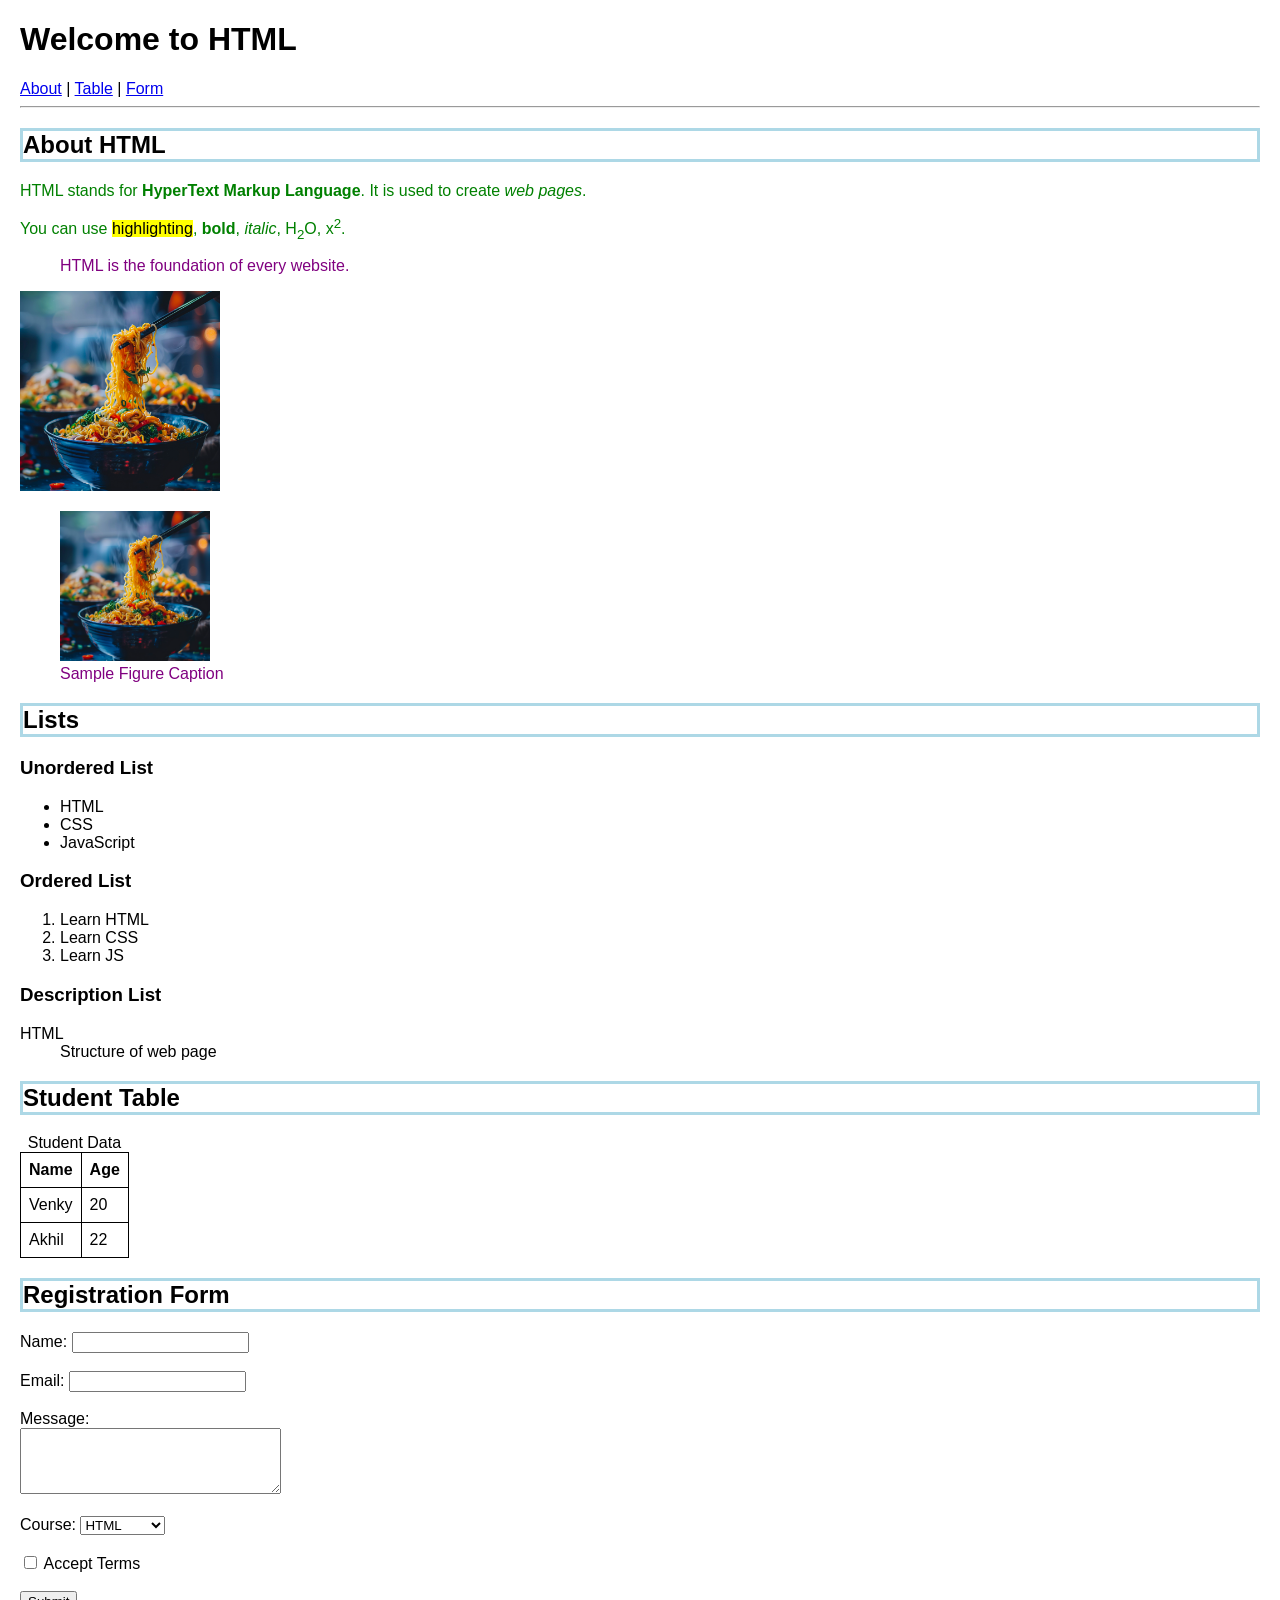
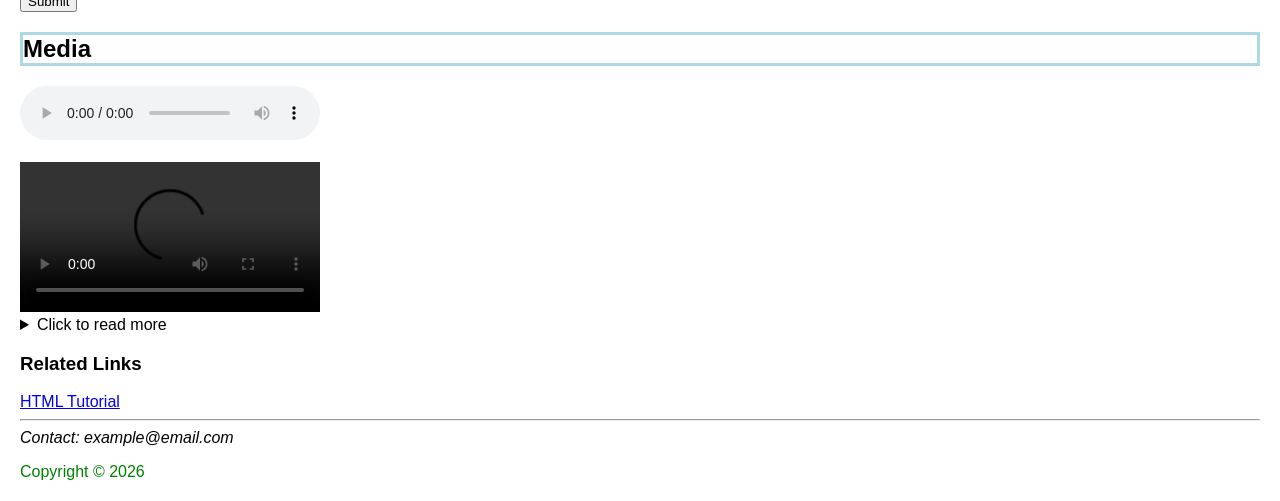
==== Assignment_1/index.html @ c1733c9a "Portfolio asg-1 update" ====
<!DOCTYPE html>
<html lang="en">

<head>
    <meta charset="UTF-8">
    <meta name="viewport" content="width=device-width, initial-scale=1.0">
    <title>HTML Demo</title>

    <style>
        body {
            font-family: Arial, sans-serif;
            margin: 20px;
        }

        table, th, td {
            border: 1px solid black;
            border-collapse: collapse;
            padding: 8px;
        }

        h2{color:Black;
           border:3px solid lightblue;}
        p{color:green;}
        #about{color:purple;}
    </style>
</head>

<body>

    <!-- Header -->
    <header>
        <h1>Welcome to HTML</h1>
        <nav>
            <a href="#about">About</a> |
            <a href="#table">Table</a> |
            <a href="#form">Form</a>
        </nav>
    </header>

    <hr>

    <!-- Main Content -->
    <main>

        <!-- Section -->
        <section id="about">
            <h2>About HTML</h2>

            <p>
                HTML stands for <strong>HyperText Markup Language</strong>.
                It is used to create <em>web pages</em>.
            </p>

            <p>
                You can use <mark>highlighting</mark>,
                <b>bold</b>,
                <i>italic</i>,
                H<sub>2</sub>O,
                x<sup>2</sup>.
            </p>

            <blockquote>
                HTML is the foundation of every website.
            </blockquote>

            <img src="image.jpg" alt="Sample Image" width="200">

            <figure>
                <img src="image.jpg" alt="Example" width="150">
                <figcaption>Sample Figure Caption</figcaption>
            </figure>
        </section>

        <!-- Lists -->
        <section>
            <h2>Lists</h2>

            <h3>Unordered List</h3>
            <ul>
                <li>HTML</li>
                <li>CSS</li>
                <li>JavaScript</li>
            </ul>

            <h3>Ordered List</h3>
            <ol>
                <li>Learn HTML</li>
                <li>Learn CSS</li>
                <li>Learn JS</li>
            </ol>

            <h3>Description List</h3>
            <dl>
                <dt>HTML</dt>
                <dd>Structure of web page</dd>
            </dl>
        </section>

        <!-- Table -->
        <section id="table">
            <h2>Student Table</h2>

            <table>
                <caption>Student Data</caption>

                <thead>
                    <tr>
                        <th>Name</th>
                        <th>Age</th>
                    </tr>
                </thead>

                <tbody>
                    <tr>
                        <td>Venky</td>
                        <td>20</td>
                    </tr>
                    <tr>
                        <td>Akhil</td>
                        <td>22</td>
                    </tr>
                </tbody>
            </table>
        </section>

        <!-- Form -->
        <section id="form">
            <h2>Registration Form</h2>

            <form>

                <label>Name:</label>
                <input type="text"><br><br>

                <label>Email:</label>
                <input type="email"><br><br>

                <label>Message:</label><br>
                <textarea rows="4" cols="30"></textarea><br><br>

                <label>Course:</label>
                <select>
                    <option>HTML</option>
                    <option>CSS</option>
                    <option>JavaScript</option>
                </select><br><br>

                <input type="checkbox"> Accept Terms<br><br>

                <button type="submit">Submit</button>

            </form>
        </section>

        <!-- Media -->
        <section>
            <h2>Media</h2>

            <audio controls>
                <source src="audio.mp3" type="audio/mpeg">
            </audio>

            <br><br>

            <video width="300" controls>
                <source src="video.mp4" type="video/mp4">
            </video>
        </section>

        <!-- Details -->
        <section>
            <details>
                <summary>Click to read more</summary>
                <p>This content is hidden until opened.</p>
            </details>
        </section>

        <!-- Aside -->
        <aside>
            <h3>Related Links</h3>
            <a href="#">HTML Tutorial</a>
        </aside>

    </main>

    <hr>

    <!-- Footer -->
    <footer>
        <address>
            Contact: example@email.com
        </address>

        <p>
            Copyright &copy; 2026
        </p>
    </footer>

</body>
</html>
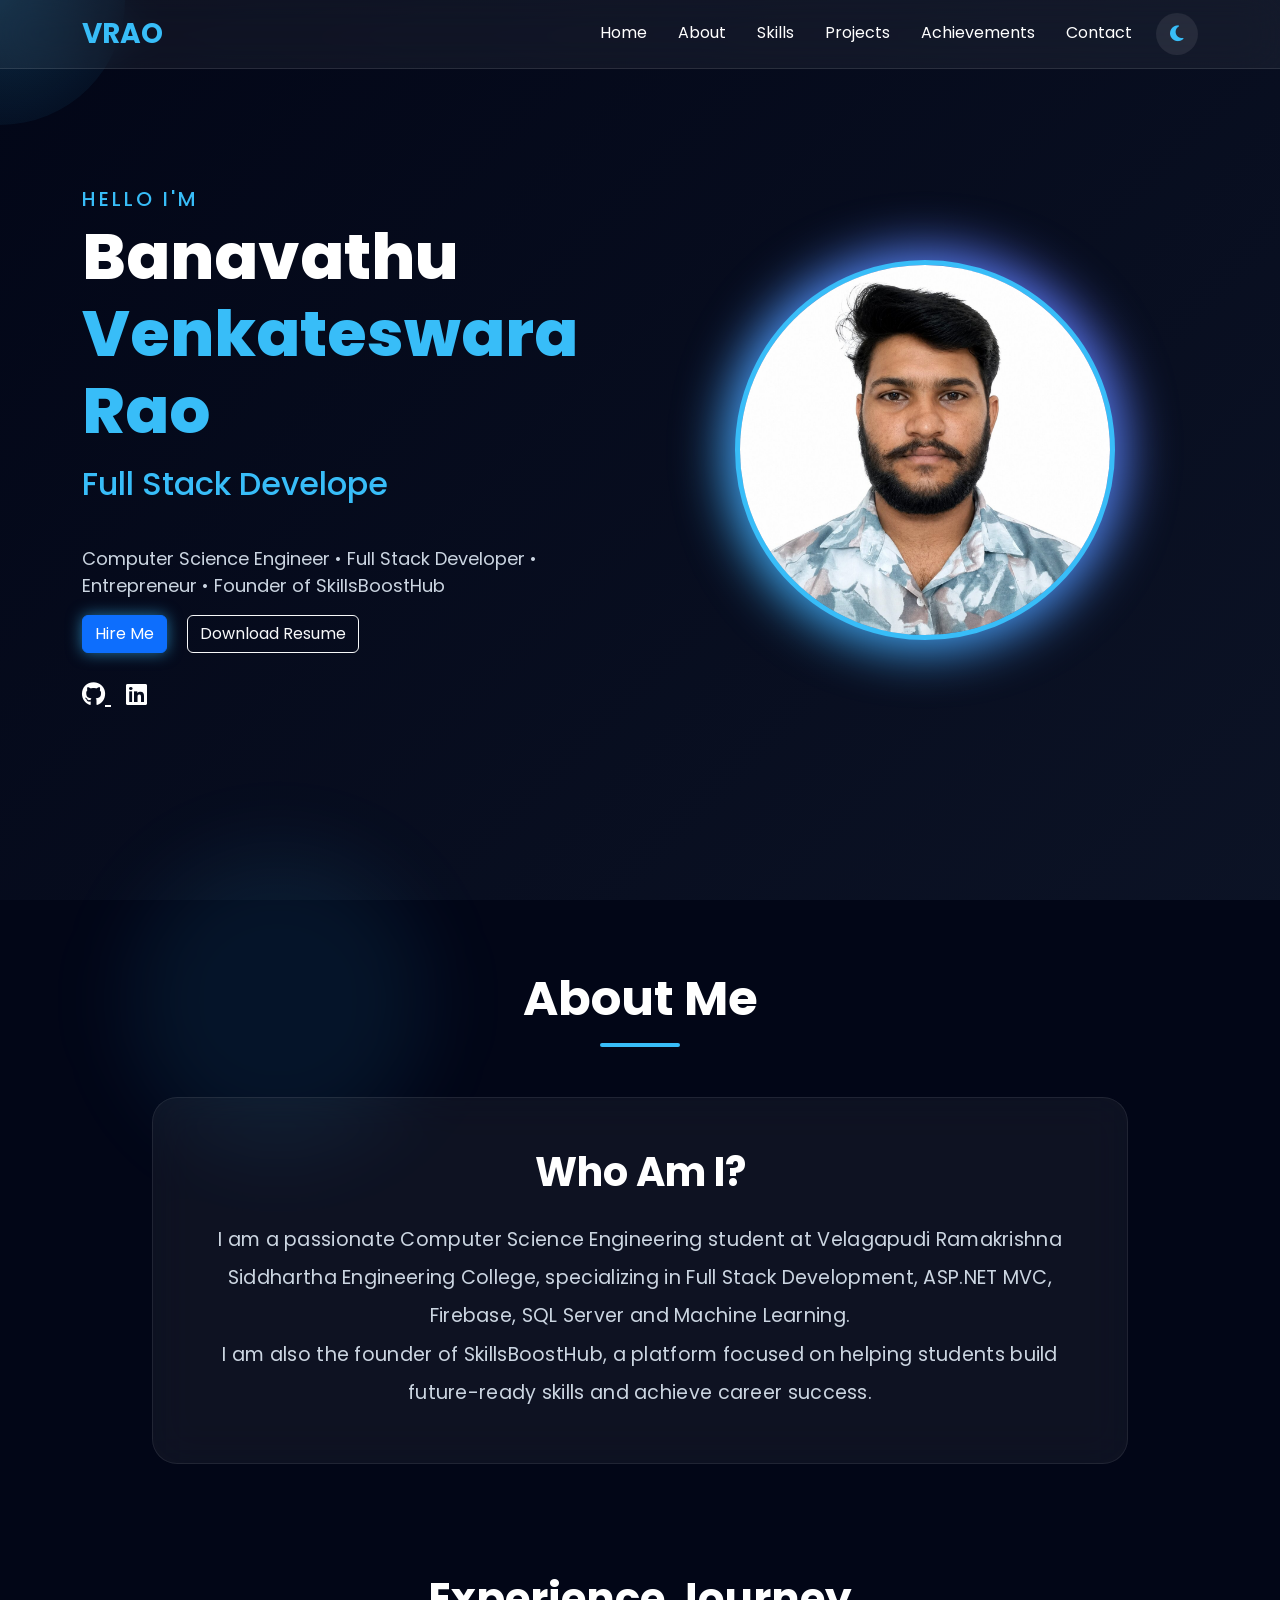
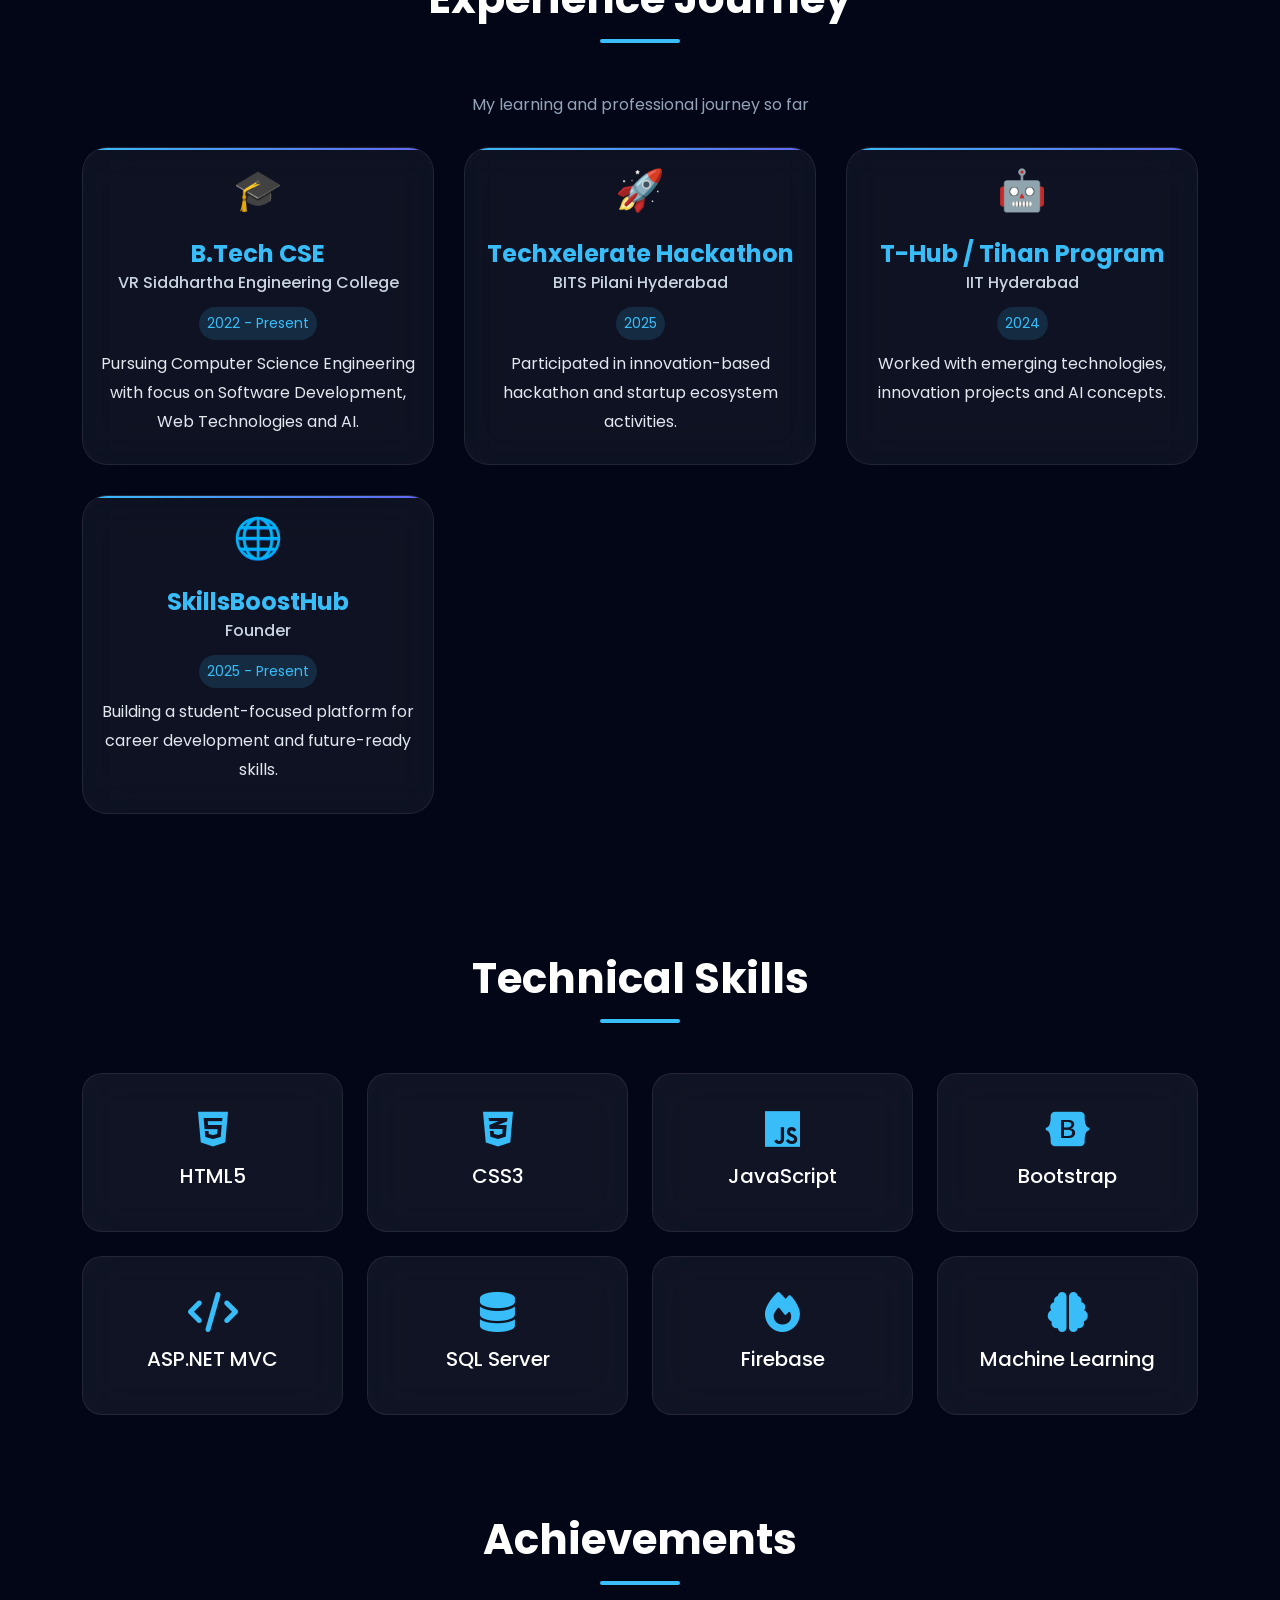
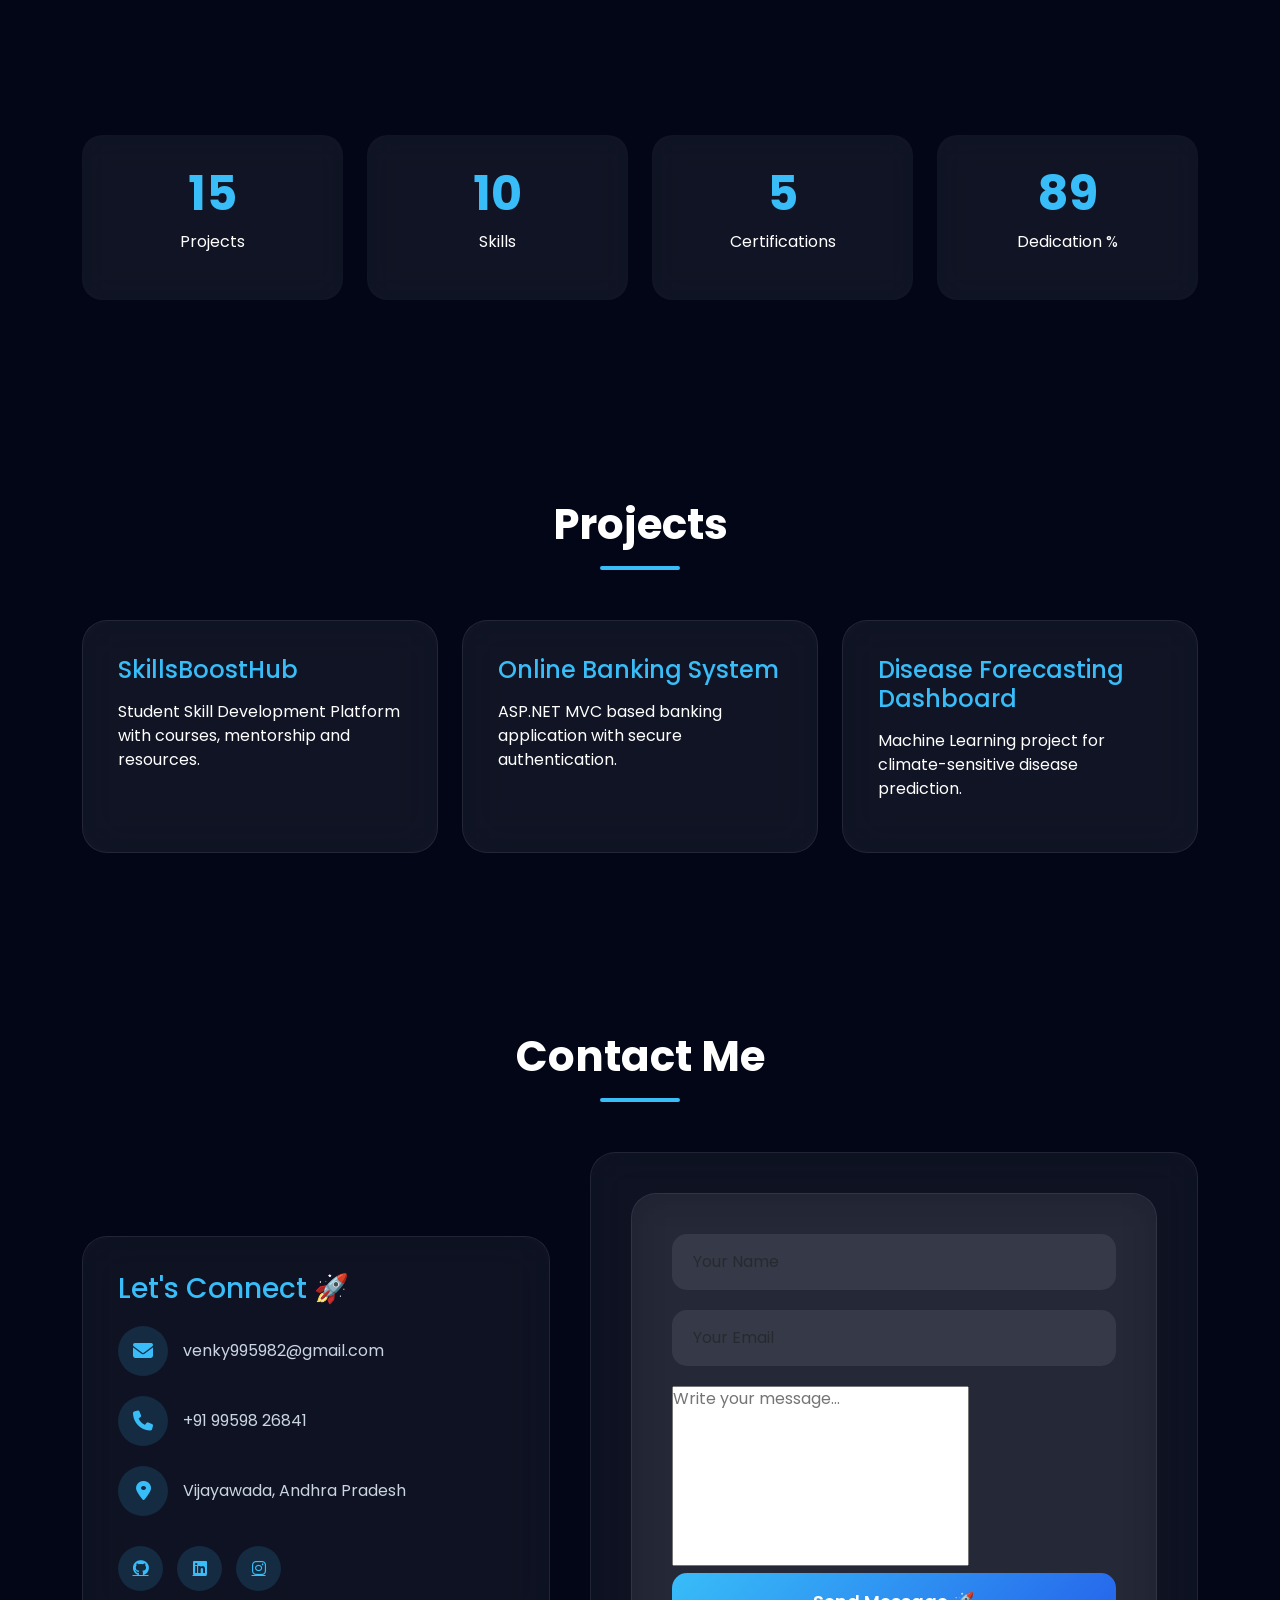
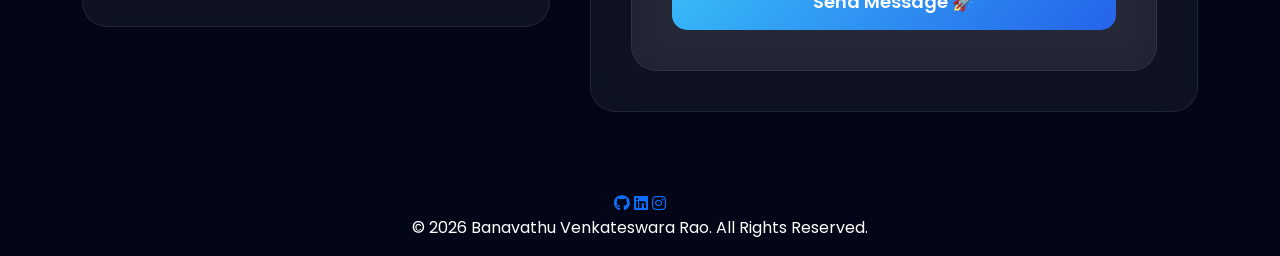
==== commit 840975d4: "portfolio asg" ====
--- a/Assignment_1/index.html
+++ b/Assignment_1/index.html
@@ -1,200 +1,709 @@
+
 <!DOCTYPE html>
 <html lang="en">
 
 <head>
-    <meta charset="UTF-8">
-    <meta name="viewport" content="width=device-width, initial-scale=1.0">
-    <title>HTML Demo</title>
-
-    <style>
-        body {
-            font-family: Arial, sans-serif;
-            margin: 20px;
-        }
-
-        table, th, td {
-            border: 1px solid black;
-            border-collapse: collapse;
-            padding: 8px;
-        }
-
-        h2{color:Black;
-           border:3px solid lightblue;}
-        p{color:green;}
-        #about{color:purple;}
-    </style>
+<meta charset="UTF-8">
+<meta name="viewport" content="width=device-width, initial-scale=1.0">
+
+<title>Banavathu Venkateswara Rao | Portfolio</title>
+
+<!-- Bootstrap -->
+<link href="https://cdn.jsdelivr.net/npm/bootstrap@5.3.3/dist/css/bootstrap.min.css" rel="stylesheet">
+
+<!-- AOS Animation -->
+<link href="https://unpkg.com/aos@2.3.4/dist/aos.css" rel="stylesheet">
+
+<!-- Font Awesome -->
+<link rel="stylesheet"
+href="https://cdnjs.cloudflare.com/ajax/libs/font-awesome/6.5.1/css/all.min.css">
+
+<!-- Google Fonts -->
+<link href="https://fonts.googleapis.com/css2?family=Poppins:wght@300;400;500;600;700;800&display=swap" rel="stylesheet">
+
+<!-- CSS -->
+<link rel="stylesheet" href="./style.css">
 </head>
 
 <body>
 
-    <!-- Header -->
-    <header>
-        <h1>Welcome to HTML</h1>
-        <nav>
-            <a href="#about">About</a> |
-            <a href="#table">Table</a> |
-            <a href="#form">Form</a>
-        </nav>
-    </header>
-
-    <hr>
-
-    <!-- Main Content -->
-    <main>
-
-        <!-- Section -->
-        <section id="about">
-            <h2>About HTML</h2>
-
-            <p>
-                HTML stands for <strong>HyperText Markup Language</strong>.
-                It is used to create <em>web pages</em>.
-            </p>
-
-            <p>
-                You can use <mark>highlighting</mark>,
-                <b>bold</b>,
-                <i>italic</i>,
-                H<sub>2</sub>O,
-                x<sup>2</sup>.
-            </p>
-
-            <blockquote>
-                HTML is the foundation of every website.
-            </blockquote>
-
-            <img src="image.jpg" alt="Sample Image" width="200">
-
-            <figure>
-                <img src="image.jpg" alt="Example" width="150">
-                <figcaption>Sample Figure Caption</figcaption>
-            </figure>
-        </section>
-
-        <!-- Lists -->
-        <section>
-            <h2>Lists</h2>
-
-            <h3>Unordered List</h3>
-            <ul>
-                <li>HTML</li>
-                <li>CSS</li>
-                <li>JavaScript</li>
-            </ul>
-
-            <h3>Ordered List</h3>
-            <ol>
-                <li>Learn HTML</li>
-                <li>Learn CSS</li>
-                <li>Learn JS</li>
-            </ol>
-
-            <h3>Description List</h3>
-            <dl>
-                <dt>HTML</dt>
-                <dd>Structure of web page</dd>
-            </dl>
-        </section>
-
-        <!-- Table -->
-        <section id="table">
-            <h2>Student Table</h2>
-
-            <table>
-                <caption>Student Data</caption>
-
-                <thead>
-                    <tr>
-                        <th>Name</th>
-                        <th>Age</th>
-                    </tr>
-                </thead>
-
-                <tbody>
-                    <tr>
-                        <td>Venky</td>
-                        <td>20</td>
-                    </tr>
-                    <tr>
-                        <td>Akhil</td>
-                        <td>22</td>
-                    </tr>
-                </tbody>
-            </table>
-        </section>
-
-        <!-- Form -->
-        <section id="form">
-            <h2>Registration Form</h2>
-
-            <form>
-
-                <label>Name:</label>
-                <input type="text"><br><br>
-
-                <label>Email:</label>
-                <input type="email"><br><br>
-
-                <label>Message:</label><br>
-                <textarea rows="4" cols="30"></textarea><br><br>
-
-                <label>Course:</label>
-                <select>
-                    <option>HTML</option>
-                    <option>CSS</option>
-                    <option>JavaScript</option>
-                </select><br><br>
-
-                <input type="checkbox"> Accept Terms<br><br>
-
-                <button type="submit">Submit</button>
-
-            </form>
-        </section>
-
-        <!-- Media -->
-        <section>
-            <h2>Media</h2>
-
-            <audio controls>
-                <source src="audio.mp3" type="audio/mpeg">
-            </audio>
-
-            <br><br>
-
-            <video width="300" controls>
-                <source src="video.mp4" type="video/mp4">
-            </video>
-        </section>
-
-        <!-- Details -->
-        <section>
-            <details>
-                <summary>Click to read more</summary>
-                <p>This content is hidden until opened.</p>
-            </details>
-        </section>
-
-        <!-- Aside -->
-        <aside>
-            <h3>Related Links</h3>
-            <a href="#">HTML Tutorial</a>
-        </aside>
-
-    </main>
-
-    <hr>
-
-    <!-- Footer -->
-    <footer>
-        <address>
-            Contact: example@email.com
-        </address>
-
-        <p>
-            Copyright &copy; 2026
-        </p>
-    </footer>
+<!-- Cursor Glow -->
+<div class="cursor-glow"></div>
+
+<!-- Loader -->
+<div id="loader">
+<div class="spinner"></div>
+</div>
+
+<!-- Back To Top -->
+<button id="topBtn">
+<i class="fas fa-arrow-up"></i>
+</button>
+
+<!-- Navbar -->
+
+<nav class="navbar navbar-expand-lg fixed-top navbar-dark">
+
+<div class="container">
+
+<a class="navbar-brand fw-bold logo" href="#">
+VRAO
+</a>
+
+<button class="navbar-toggler"
+type="button"
+data-bs-toggle="collapse"
+data-bs-target="#menu">
+
+<span class="navbar-toggler-icon"></span>
+
+</button>
+
+<div class="collapse navbar-collapse" id="menu">
+
+<ul class="navbar-nav ms-auto">
+
+<li class="nav-item">
+<a href="#home" class="nav-link">Home</a>
+</li>
+
+<li class="nav-item">
+<a href="#about" class="nav-link">About</a>
+</li>
+
+<li class="nav-item">
+<a href="#skills" class="nav-link">Skills</a>
+</li>
+
+<li class="nav-item">
+<a href="#projects" class="nav-link">Projects</a>
+</li>
+
+<li class="nav-item">
+<a href="#stats" class="nav-link">Achievements</a>
+</li>
+
+<li class="nav-item">
+<a href="#contact" class="nav-link">Contact</a>
+</li>
+
+<li class="nav-item ms-lg-3">
+    <button id="theme-btn" class="theme-btn" type="button" aria-label="Toggle Theme">
+        <i class="fa-solid fa-moon"></i>
+    </button>
+</li>
+
+</ul>
+
+</div>
+
+</div>
+
+</nav>
+
+<!-- Hero Section -->
+
+<section id="home" class="hero">
+
+<div class="particles"></div>
+
+<div class="container">
+
+<div class="row align-items-center">
+
+<div class="col-lg-6 hero-content"
+data-aos="fade-right">
+
+<h5 class="hero-small">
+HELLO I'M
+</h5>
+
+<h1>
+Banavathu
+<span>Venkateswara Rao</span>
+</h1>
+
+<h2>
+<span id="typing"></span>
+</h2>
+
+<p>
+Computer Science Engineer • Full Stack Developer • Entrepreneur • Founder of SkillsBoostHub
+</p>
+
+<div class="hero-buttons">
+
+<a href="#contact"
+class="btn btn-primary me-3 glow-btn">
+
+Hire Me
+</a>
+
+<a href="./resume.pdf"
+class="btn btn-outline-light">
+
+Download Resume
+
+</a>
+
+</div>
+
+<div class="social-icons mt-4">
+
+<a href="https://github.com/Venky9959-code" target="_blank">
+<i class="fab fa-github"></i>
+</a>
+<a href="https://www.linkedin.com/in/venky-banavathu-2377082a3" target="_blank">
+<i class="fab fa-linkedin"></i>
+</a>
+
+
+</div>
+
+</div>
+
+<div class="col-lg-6 text-center"
+data-aos="fade-left">
+
+<div class="profile-wrapper">
+
+<img src="profile.jpg"
+alt="Banavathu Venkateswararao profile"
+class="profile-img">
+
+</div>
+
+</div>
+
+</div>
+
+</div>
+
+</section>
+
+<!-- About -->
+
+<section id="about">
+
+<div class="container">
+
+<div class="section-header text-center">
+
+<h2 class="section-title">
+About Me
+</h2>
+
+<div class="line"></div>
+
+</div>
+
+<div class="col-lg-12">
+
+<div class="about-content text-center">
+
+<h3>Who Am I?</h3>
+
+<p style="text-align: center;">
+I am a passionate Computer Science Engineering student at
+Velagapudi Ramakrishna Siddhartha Engineering College,
+specializing in Full Stack Development, ASP.NET MVC,
+Firebase, SQL Server and Machine Learning.
+</p>
+
+<p style="text-align: center;">
+I am also the founder of SkillsBoostHub, a platform
+focused on helping students build future-ready skills
+and achieve career success.
+</p>
+
+</div>
+
+</div>
+
+</div>
+
+</div>
+
+</div>
+
+</section>
+<div class="col-lg-12"
+data-aos="fade-left" style="text-align: center;">
+
+<div class="about-card">
+
+<section id="experience">
+
+<div class="container">
+
+<div class="section-header text-center">
+
+<h2 class="section-title">
+Experience Journey
+</h2>
+
+<div class="line"></div>
+
+<p class="experience-subtitle">
+My learning and professional journey so far
+</p>
+
+</div>
+
+<div class="experience-wrapper">
+
+<div class="experience-card">
+
+<div class="exp-icon">
+🎓
+</div>
+
+<h4>B.Tech CSE</h4>
+
+<h6>VR Siddhartha Engineering College</h6>
+
+<span>2022 - Present</span>
+
+<p>
+Pursuing Computer Science Engineering
+with focus on Software Development,
+Web Technologies and AI.
+</p>
+
+</div>
+
+<div class="experience-card">
+
+<div class="exp-icon">
+🚀
+</div>
+
+<h4>Techxelerate Hackathon</h4>
+
+<h6>BITS Pilani Hyderabad</h6>
+
+<span>2025</span>
+
+<p>
+Participated in innovation-based
+hackathon and startup ecosystem
+activities.
+</p>
+
+</div>
+
+<div class="experience-card">
+
+<div class="exp-icon">
+🤖
+</div>
+
+<h4>T-Hub / Tihan Program</h4>
+
+<h6>IIT Hyderabad</h6>
+
+<span>2024</span>
+
+<p>
+Worked with emerging technologies,
+innovation projects and AI concepts.
+</p>
+
+</div>
+
+<div class="experience-card">
+
+<div class="exp-icon">
+🌐
+</div>
+
+<h4>SkillsBoostHub</h4>
+
+<h6>Founder</h6>
+
+<span>2025 - Present</span>
+
+<p>
+Building a student-focused platform
+for career development and
+future-ready skills.
+</p>
+
+</div>
+
+</div>
+
+</div>
+
+</section>
+
+</div>
+
+</div>
+
+</div>
+
+</section>
+
+<!-- Skills -->
+
+<section id="skills">
+
+<div class="container">
+
+<div class="section-header"
+data-aos="fade-up">
+
+<h2 class="section-title">
+Technical Skills
+</h2>
+
+<div class="line"></div>
+
+</div>
+
+<div class="row g-4">
+
+<div class="col-md-3">
+<div class="skill-card" data-aos="zoom-in">
+<i class="fab fa-html5"></i>
+<h5>HTML5</h5>
+</div>
+</div>
+
+<div class="col-md-3">
+<div class="skill-card" data-aos="zoom-in">
+<i class="fab fa-css3-alt"></i>
+<h5>CSS3</h5>
+</div>
+</div>
+
+<div class="col-md-3">
+<div class="skill-card" data-aos="zoom-in">
+<i class="fab fa-js"></i>
+<h5>JavaScript</h5>
+</div>
+</div>
+
+<div class="col-md-3">
+<div class="skill-card" data-aos="zoom-in">
+<i class="fab fa-bootstrap"></i>
+<h5>Bootstrap</h5>
+</div>
+</div>
+
+<div class="col-md-3">
+<div class="skill-card" data-aos="zoom-in">
+<i class="fas fa-code"></i>
+<h5>ASP.NET MVC</h5>
+</div>
+</div>
+
+<div class="col-md-3">
+<div class="skill-card" data-aos="zoom-in">
+<i class="fas fa-database"></i>
+<h5>SQL Server</h5>
+</div>
+</div>
+
+<div class="col-md-3">
+<div class="skill-card" data-aos="zoom-in">
+<i class="fas fa-fire"></i>
+<h5>Firebase</h5>
+</div>
+</div>
+
+<div class="col-md-3">
+<div class="skill-card" data-aos="zoom-in">
+<i class="fas fa-brain"></i>
+<h5>Machine Learning</h5>
+</div>
+</div>
+
+</div>
+
+</div>
+
+</section>
+
+<!-- Statistics -->
+
+<div class="section-header text-center">
+
+<h2 class="section-title">
+Achievements
+</h2>
+
+<div class="line"></div>
+
+</div>
+
+<section id="stats">
+
+<div class="container">
+
+<div class="row text-center">
+
+<div class="col-md-3">
+
+<div class="stat-box">
+
+<h2 class="counter"
+data-target="15">0</h2>
+
+<p>Projects</p>
+
+</div>
+
+</div>
+
+<div class="col-md-3">
+
+<div class="stat-box">
+
+<h2 class="counter"
+data-target="10">0</h2>
+
+<p>Skills</p>
+
+</div>
+
+</div>
+
+<div class="col-md-3">
+
+<div class="stat-box">
+
+<h2 class="counter"
+data-target="5">0</h2>
+
+<p>Certifications</p>
+
+</div>
+
+</div>
+
+<div class="col-md-3">
+
+<div class="stat-box">
+
+<h2 class="counter"
+data-target="100">0</h2>
+
+<p>Dedication %</p>
+
+</div>
+
+</div>
+
+</div>
+
+</div>
+
+</section>
+
+<!-- Projects -->
+
+<section id="projects">
+
+<div class="container">
+
+<div class="section-header">
+
+<h2 class="section-title">
+Projects
+</h2>
+
+<div class="line"></div>
+
+</div>
+
+<div class="row g-4">
+
+<div class="col-md-4">
+
+<div class="project-card"
+data-aos="flip-left">
+
+<h4>SkillsBoostHub</h4>
+
+<p>
+Student Skill Development Platform
+with courses, mentorship and resources.
+</p>
+
+</div>
+
+</div>
+
+<div class="col-md-4">
+
+<div class="project-card"
+data-aos="flip-left">
+
+<h4>Online Banking System</h4>
+
+<p>
+ASP.NET MVC based banking application
+with secure authentication.
+</p>
+
+</div>
+
+</div>
+
+<div class="col-md-4">
+
+<div class="project-card"
+data-aos="flip-left">
+
+<h4>Disease Forecasting Dashboard</h4>
+
+<p>
+Machine Learning project for climate-sensitive disease prediction.
+</p>
+
+</div>
+
+</div>
+
+</div>
+
+</div>
+
+</section>
+
+<section id="contact">
+
+<div class="container">
+
+<div class="section-header text-center">
+
+<h2 class="section-title">
+Contact Me
+</h2>
+
+<div class="line"></div>
+
+</div>
+
+<div class="contact-wrapper">
+
+<!-- Left Side -->
+
+<div class="contact-info">
+
+<h3>
+Let's Connect 🚀
+</h3>
+
+<div class="contact-item">
+<i class="fas fa-envelope"></i>
+<span>venky995982@gmail.com</span>
+</div>
+
+<div class="contact-item">
+<i class="fas fa-phone"></i>
+<span>+91 99598 26841</span>
+</div>
+
+<div class="contact-item">
+<i class="fas fa-location-dot"></i>
+<span>Vijayawada, Andhra Pradesh</span>
+</div>
+
+<div class="contact-social">
+
+<a href="https://github.com/Venky9959-code" target="_blank">
+<i class="fab fa-github"></i>
+</a>
+
+<a href="https://www.linkedin.com/in/venky-banavathu-2377082a3" target="_blank">
+<i class="fab fa-linkedin"></i>
+</a>
+
+<a href="#">
+<i class="fab fa-instagram"></i>
+</a>
+
+</div>
+
+</div>
+
+<!-- Right Side -->
+
+<div class="contact-form">
+
+<form>
+
+<div class="contact-form">
+
+<form id="contactForm">
+
+<input
+type="text"
+placeholder="Your Name"
+class="form-control">
+
+<input
+type="email"
+placeholder="Your Email"
+class="form-control">
+
+<textarea
+placeholder="Write your message..."></textarea>
+
+<button
+type="submit"
+class="send-btn">
+
+Send Message 🚀
+
+</button>
+
+</form>
+
+</div>
+
+</div>
+
+</div>
+
+</section>
+
+</div>
+</div>
+
+<!-- Footer -->
+
+<footer>
+
+<div class="container text-center">
+
+<div class="footer-icons">
+
+<a href="https://github.com/Venky9959-code" target="_blank"><i class="fab fa-github"></i></a>
+<a href="https://www.linkedin.com/in/venky-banavathu-2377082a3" target="_blank"><i class="fab fa-linkedin"></i></a>
+<a href="https://www.instgram.com" target="_blank"><i class="fab fa-instagram"></i></a>
+
+</div>
+
+<p>
+© 2026 Banavathu Venkateswara Rao.
+All Rights Reserved.
+</p>
+
+</div>
+</footer>
+
+<!-- Bootstrap -->
+<script src="https://cdn.jsdelivr.net/npm/bootstrap@5.3.3/dist/js/bootstrap.bundle.min.js"></script>
+
+<!-- AOS -->
+<script src="https://unpkg.com/aos@2.3.4/dist/aos.js"></script>
+
+<!-- JS -->
+<script src="./script.js"></script>
 
 </body>
-</html>+</html>
--- a/Assignment_1/style.css
+++ b/Assignment_1/style.css
@@ -0,0 +1,1139 @@
+
+/* =========================
+   GOOGLE FONT
+========================= */
+
+@import url('https://fonts.googleapis.com/css2?family=Poppins:wght@300;400;500;600;700;800&display=swap');
+
+/* =========================
+   GLOBAL
+========================= */
+
+*{
+    margin:0;
+    padding:0;
+    box-sizing:border-box;
+    font-family:'Poppins',sans-serif;
+}
+
+html{
+    scroll-behavior:smooth;
+}
+
+body{
+    background:#020617;
+    color:#fff;
+    overflow-x:hidden;
+    position:relative;
+}
+
+/* Animated Background */
+
+body::before{
+    content:"";
+    position:fixed;
+    width:100%;
+    height:100%;
+    top:0;
+    left:0;
+
+    background:
+    linear-gradient(
+        135deg,
+        #020617,
+        #0f172a,
+        #1e293b,
+        #0ea5e9
+    );
+
+    background-size:400% 400%;
+
+    animation:
+    gradientMove 15s ease infinite;
+
+    z-index:-3;
+}
+
+@keyframes gradientMove{
+
+    0%{
+        background-position:0% 50%;
+    }
+
+    50%{
+        background-position:100% 50%;
+    }
+
+    100%{
+        background-position:0% 50%;
+    }
+
+}
+
+/* =========================
+   LOADER
+========================= */
+
+#loader{
+    position:fixed;
+    inset:0;
+    background:#020617;
+    display:flex;
+    justify-content:center;
+    align-items:center;
+    z-index:99999;
+}
+
+.spinner{
+    width:70px;
+    height:70px;
+
+    border:5px solid rgba(255,255,255,.2);
+
+    border-top:5px solid #38bdf8;
+
+    border-radius:50%;
+
+    animation:spin 1s linear infinite;
+}
+
+@keyframes spin{
+
+    to{
+        transform:rotate(360deg);
+    }
+
+}
+
+/* =========================
+   CURSOR GLOW
+========================= */
+
+.cursor-glow{
+    position:fixed;
+
+    width:250px;
+    height:250px;
+
+    background:
+    radial-gradient(
+        circle,
+        rgba(56,189,248,.20),
+        transparent
+    );
+
+    border-radius:50%;
+
+    pointer-events:none;
+
+    transform:translate(-50%,-50%);
+
+    z-index:-1;
+}
+
+/* =========================
+   NAVBAR
+========================= */
+
+.navbar{
+
+    background:
+    rgba(255,255,255,0.05);
+
+    backdrop-filter:
+    blur(20px);
+
+    border-bottom:
+    1px solid rgba(255,255,255,0.1);
+
+    transition:.4s;
+}
+
+.logo{
+
+    font-size:28px;
+    font-weight:800;
+
+    color:#38bdf8 !important;
+}
+
+.nav-link{
+
+    color:white !important;
+
+    margin-left:15px;
+
+    transition:.4s;
+}
+
+.nav-link:hover{
+
+    color:#38bdf8 !important;
+
+    transform:translateY(-2px);
+}
+
+/* =========================
+   HERO SECTION
+========================= */
+
+.hero{
+
+    min-height:100vh;
+
+    display:flex;
+    align-items:center;
+
+    position:relative;
+}
+
+.hero-content{
+
+    animation:
+    floatHero 4s ease-in-out infinite;
+}
+
+@keyframes floatHero{
+
+    0%{
+        transform:translateY(0);
+    }
+
+    50%{
+        transform:translateY(-15px);
+    }
+
+    100%{
+        transform:translateY(0);
+    }
+
+}
+
+.hero-small{
+
+    color:#38bdf8;
+
+    letter-spacing:3px;
+}
+
+.hero h1{
+
+    font-size:4rem;
+    font-weight:800;
+}
+
+.hero span{
+
+    color:#38bdf8;
+}
+
+.hero h2{
+
+    margin-top:15px;
+    min-height:60px;
+}
+
+.hero p{
+
+    margin-top:20px;
+
+    color:#cbd5e1;
+
+    font-size:18px;
+}
+
+/* =========================
+   BUTTONS
+========================= */
+
+.glow-btn{
+
+    box-shadow:
+    0 0 15px rgba(56,189,248,.6);
+
+    transition:.4s;
+}
+
+.glow-btn:hover{
+
+    transform:
+    translateY(-5px);
+
+    box-shadow:
+    0 0 25px rgba(56,189,248,.9),
+    0 0 50px rgba(56,189,248,.5);
+}
+
+/* =========================
+   SOCIAL ICONS
+========================= */
+
+.social-icons a{
+
+    color:white;
+
+    font-size:24px;
+
+    margin-right:15px;
+
+    transition:.4s;
+}
+
+.social-icons a:hover{
+
+    color:#38bdf8;
+
+    transform:
+    translateY(-5px);
+}
+
+/* =========================
+   PROFILE IMAGE
+========================= */
+
+.profile-wrapper{
+
+    position:relative;
+
+    display:inline-block;
+}
+
+.profile-wrapper::before{
+
+    content:"";
+
+    position:absolute;
+
+    inset:-10px;
+
+    border-radius:50%;
+
+    background:
+    linear-gradient(
+        45deg,
+        #38bdf8,
+        #6366f1
+    );
+
+    z-index:-1;
+
+    filter:blur(25px);
+
+    animation:pulse 3s infinite;
+}
+
+.profile-img{
+
+    width:380px;
+    height:380px;
+
+    border-radius:50%;
+
+    object-fit:cover;
+
+    border:5px solid #38bdf8;
+
+    animation:
+    profileFloat 4s ease-in-out infinite;
+}
+
+@keyframes profileFloat{
+
+    0%{
+        transform:translateY(0);
+    }
+
+    50%{
+        transform:translateY(-20px);
+    }
+
+    100%{
+        transform:translateY(0);
+    }
+
+}
+
+@keyframes pulse{
+
+    50%{
+        transform:scale(1.05);
+    }
+
+}
+
+/* =========================
+   SECTION
+========================= */
+
+section{
+
+    padding:100px 0;
+}
+
+.section-title{
+
+    font-size:42px;
+
+    font-weight:700;
+
+    text-align:center;
+}
+
+.line{
+
+    width:80px;
+    height:4px;
+
+    background:#38bdf8;
+
+    margin:15px auto 50px;
+
+    border-radius:20px;
+}
+/* =========================
+   ABOUT SECTION
+========================= */
+
+#about{
+
+    padding:70px 0;
+
+    position:relative;
+
+}
+
+#about .container{
+
+    max-width:1000px;
+
+}
+
+/* Heading */
+
+#about .section-title{
+
+    font-size:3rem;
+
+    font-weight:700;
+
+    text-align:center;
+
+    margin-bottom:15px;
+
+    color:#fff;
+
+}
+
+#about .line{
+
+    width:80px;
+    height:4px;
+
+    background:#38bdf8;
+
+    margin:0 auto 50px;
+
+    border-radius:20px;
+
+}
+
+/* About Content */
+
+#about h3{
+
+    text-align:center;
+
+    font-size:2.5rem;
+
+    font-weight:700;
+
+    margin-bottom:25px;
+
+    color:#ffffff;
+
+}
+
+#about p{
+
+    max-width:850px;
+
+    margin:auto;
+
+    text-align:center;
+
+    font-size:1.2rem;
+
+    line-height:2;
+
+    color:#cbd5e1;
+
+    letter-spacing:.3px;
+
+}
+
+/* Glass Card Effect */
+
+#about .about-content{
+
+    background:
+    rgba(255,255,255,.05);
+
+    backdrop-filter:
+    blur(20px);
+
+    border:
+    1px solid rgba(255,255,255,.08);
+
+    border-radius:25px;
+
+    padding:50px;
+
+    transition:.4s;
+
+}
+
+#about .about-content:hover{
+
+    transform:
+    translateY(-8px);
+
+    box-shadow:
+    0 15px 40px rgba(56,189,248,.15);
+
+}
+
+/* Decorative Glow */
+
+#about::before{
+
+    content:"";
+
+    position:absolute;
+
+    width:300px;
+    height:300px;
+
+    background:
+    rgba(56,189,248,.08);
+
+    border-radius:50%;
+
+    top:-50px;
+    left:10%;
+
+    filter:blur(40px);
+
+    z-index:-1;
+
+}
+
+/* Responsive */
+
+@media(max-width:768px){
+
+    #about{
+
+        padding:50px 20px;
+
+    }
+
+    #about .section-title{
+
+        font-size:2.3rem;
+
+    }
+
+    #about h3{
+
+        font-size:2rem;
+
+    }
+
+    #about p{
+
+        font-size:1rem;
+
+        line-height:1.8;
+
+    }
+
+    #about .about-content{
+
+        padding:30px;
+
+    }
+
+}
+
+
+.info-card{
+
+padding:12px 20px;
+
+border-radius:30px;
+
+background:
+rgba(56,189,248,.1);
+
+border:
+1px solid rgba(56,189,248,.25);
+
+color:#38bdf8;
+
+font-weight:600;
+
+transition:.3s;
+
+}
+
+.info-card:hover{
+
+transform:translateY(-5px);
+
+background:
+rgba(56,189,248,.2);
+
+}
+/* =========================
+   SKILL CARDS
+========================= */
+
+.skill-card{
+
+    background:
+    rgba(255,255,255,.06);
+
+    border:
+    1px solid rgba(255,255,255,.08);
+
+    backdrop-filter:
+    blur(20px);
+
+    border-radius:20px;
+
+    padding:35px;
+
+    text-align:center;
+
+    transition:.4s;
+
+    height:100%;
+}
+
+.skill-card i{
+
+    font-size:40px;
+
+    margin-bottom:15px;
+
+    color:#38bdf8;
+}
+
+.skill-card:hover{
+
+    transform:
+    translateY(-12px);
+
+    box-shadow:
+    0 0 30px rgba(56,189,248,.4);
+}
+
+/* =========================
+   STATS
+========================= */
+
+.stat-box{
+
+    background:
+    rgba(255,255,255,.06);
+
+    border-radius:20px;
+
+    padding:30px;
+
+    backdrop-filter:
+    blur(15px);
+}
+
+.counter{
+
+    font-size:3rem;
+
+    color:#38bdf8;
+
+    font-weight:700;
+}
+
+/* =========================
+   PROJECTS
+========================= */
+
+.project-card{
+
+    background:
+    rgba(255,255,255,.06);
+
+    border:
+    1px solid rgba(255,255,255,.08);
+
+    backdrop-filter:
+    blur(20px);
+
+    border-radius:25px;
+
+    padding:35px;
+
+    transition:.5s;
+
+    height:100%;
+}
+
+.project-card:hover{
+
+    transform:
+    rotateY(10deg)
+    translateY(-15px);
+
+    box-shadow:
+    0 0 30px rgba(56,189,248,.5);
+}
+
+.project-card h4{
+
+    color:#38bdf8;
+
+    margin-bottom:15px;
+}
+/* =========================
+   CONTACT SECTION
+========================= */
+
+#contact{
+    padding:80px 0;
+    position:relative;
+}
+
+.contact-wrapper{
+    display:grid;
+    grid-template-columns:1fr 1.3fr;
+    gap:40px;
+    align-items:center;
+}
+
+/* Left Side */
+
+.contact-info{
+    background:rgba(255,255,255,.05);
+    backdrop-filter:blur(20px);
+    border:1px solid rgba(255,255,255,.08);
+    border-radius:25px;
+    padding:35px;
+}
+
+.contact-info h3{
+    color:#38bdf8;
+    margin-bottom:20px;
+}
+
+.contact-item{
+    display:flex;
+    align-items:center;
+    gap:15px;
+    margin-bottom:20px;
+}
+
+.contact-item i{
+    width:50px;
+    height:50px;
+    display:flex;
+    justify-content:center;
+    align-items:center;
+    border-radius:50%;
+    background:rgba(56,189,248,.15);
+    color:#38bdf8;
+    font-size:20px;
+}
+
+.contact-item span{
+    color:#cbd5e1;
+}
+
+/* Form Card */
+
+.contact-form{
+    background:rgba(255,255,255,.05);
+    backdrop-filter:blur(20px);
+    border:1px solid rgba(255,255,255,.08);
+    border-radius:25px;
+    padding:40px;
+}
+
+/* Inputs */
+
+.contact-form .form-control{
+
+    background:rgba(255,255,255,.08);
+
+    border:1px solid transparent;
+
+    color:white;
+
+    padding:15px 20px;
+
+    border-radius:15px;
+
+    margin-bottom:20px;
+
+    transition:.3s;
+}
+
+.contact-form .form-control:focus{
+
+    border-color:#38bdf8;
+
+    box-shadow:
+    0 0 15px rgba(56,189,248,.35);
+
+    background:rgba(255,255,255,.10);
+
+    color:white;
+}
+
+.contact-form textarea{
+    min-height:180px;
+    resize:none;
+}
+
+/* Button */
+
+.send-btn{
+
+    width:100%;
+
+    padding:15px;
+
+    border:none;
+
+    border-radius:15px;
+
+    font-size:18px;
+
+    font-weight:600;
+
+    background:
+    linear-gradient(
+    135deg,
+    #38bdf8,
+    #2563eb
+    );
+
+    color:white;
+
+    transition:.4s;
+}
+
+.send-btn:hover{
+
+    transform:translateY(-3px);
+
+    box-shadow:
+    0 15px 30px
+    rgba(56,189,248,.35);
+}
+
+/* Social Icons */
+
+.contact-social{
+
+    margin-top:30px;
+}
+
+.contact-social a{
+
+    display:inline-flex;
+
+    width:45px;
+    height:45px;
+
+    justify-content:center;
+    align-items:center;
+
+    border-radius:50%;
+
+    background:rgba(56,189,248,.15);
+
+    color:#38bdf8;
+
+    margin-right:10px;
+
+    transition:.3s;
+}
+
+.contact-social a:hover{
+
+    transform:translateY(-5px);
+
+    background:#38bdf8;
+
+    color:white;
+}
+
+/* Mobile */
+
+@media(max-width:992px){
+
+.contact-wrapper{
+
+grid-template-columns:1fr;
+
+}
+
+}
+/* =========================
+   BACK TO TOP
+========================= */
+
+#topBtn{
+
+    position:fixed;
+
+    bottom:25px;
+    right:25px;
+
+    width:50px;
+    height:50px;
+
+    border:none;
+
+    border-radius:50%;
+
+    background:#38bdf8;
+
+    color:black;
+
+    display:none;
+
+    cursor:pointer;
+
+    z-index:999;
+}
+
+/* =========================
+   RESPONSIVE
+========================= */
+
+@media(max-width:992px){
+
+.hero h1{
+font-size:3rem;
+}
+
+.profile-img{
+width:280px;
+height:280px;
+}
+
+}
+
+@media(max-width:768px){
+
+.hero{
+text-align:center;
+}
+
+.hero h1{
+font-size:2.5rem;
+}
+
+.section-title{
+font-size:32px;
+}
+
+.profile-img{
+margin-top:40px;
+}
+
+}
+
+/* ===================
+   EXPERIENCE
+=================== */
+
+#experience{
+
+padding:40px 0;
+
+}
+
+.experience-subtitle{
+
+color:#94a3b8;
+margin-bottom:30px;
+
+}
+
+.experience-wrapper{
+
+display:grid;
+
+grid-template-columns:
+repeat(auto-fit,minmax(280px,1fr));
+
+gap:30px;
+
+margin-top:15px;
+
+}
+
+.experience-card{
+
+background:
+rgba(255,255,255,.05);
+
+backdrop-filter:
+blur(20px);
+
+border:
+1px solid rgba(255,255,255,.08);
+
+padding:12px;
+
+border-radius:25px;
+
+transition:.4s;
+
+position:relative;
+
+overflow:hidden;
+
+}
+
+.experience-card::before{
+
+content:"";
+
+position:absolute;
+
+top:0;
+left:0;
+
+width:100%;
+height:2px;
+
+background:
+linear-gradient(
+90deg,
+#38bdf8,
+#6366f1
+);
+
+}
+
+.experience-card:hover{
+
+transform:
+translateY(-12px);
+
+box-shadow:
+0 15px 40px
+rgba(56,189,248,.25);
+
+}
+
+.exp-icon{
+
+font-size:40px;
+
+margin-bottom:20px;
+
+}
+
+.experience-card h4{
+
+color:#38bdf8;
+
+font-weight:700;
+
+margin-bottom:4px;
+
+}
+
+.experience-card h6{
+
+color:#cbd5e1;
+
+margin-bottom:15px;
+
+}
+
+.experience-card span{
+
+display:inline-block;
+
+padding:6px 8px;
+
+border-radius:20px;
+
+background:
+rgba(56,189,248,.15);
+
+color:#38bdf8;
+
+font-size:14px;
+
+margin-bottom:10px;
+
+}
+
+.experience-card p{
+
+line-height:1.8;
+
+color:#e2e8f0;
+
+}
+/* =========================
+   THEME BUTTON
+========================= */
+
+.theme-btn{
+
+    width:42px;
+    height:42px;
+
+    border:none;
+    outline:none;
+
+    border-radius:50%;
+
+    background:rgba(255,255,255,.08);
+
+    color:#38bdf8;
+
+    display:flex;
+    align-items:center;
+    justify-content:center;
+
+    cursor:pointer;
+
+    transition:.35s ease;
+
+    font-size:18px;
+}
+
+.theme-btn:hover{
+
+    background:#38bdf8;
+
+    color:#fff;
+
+    transform:rotate(180deg) scale(1.1);
+
+    box-shadow:
+    0 0 20px rgba(56,189,248,.5);
+}
+
+.theme-btn i{
+
+    pointer-events:none;
+}
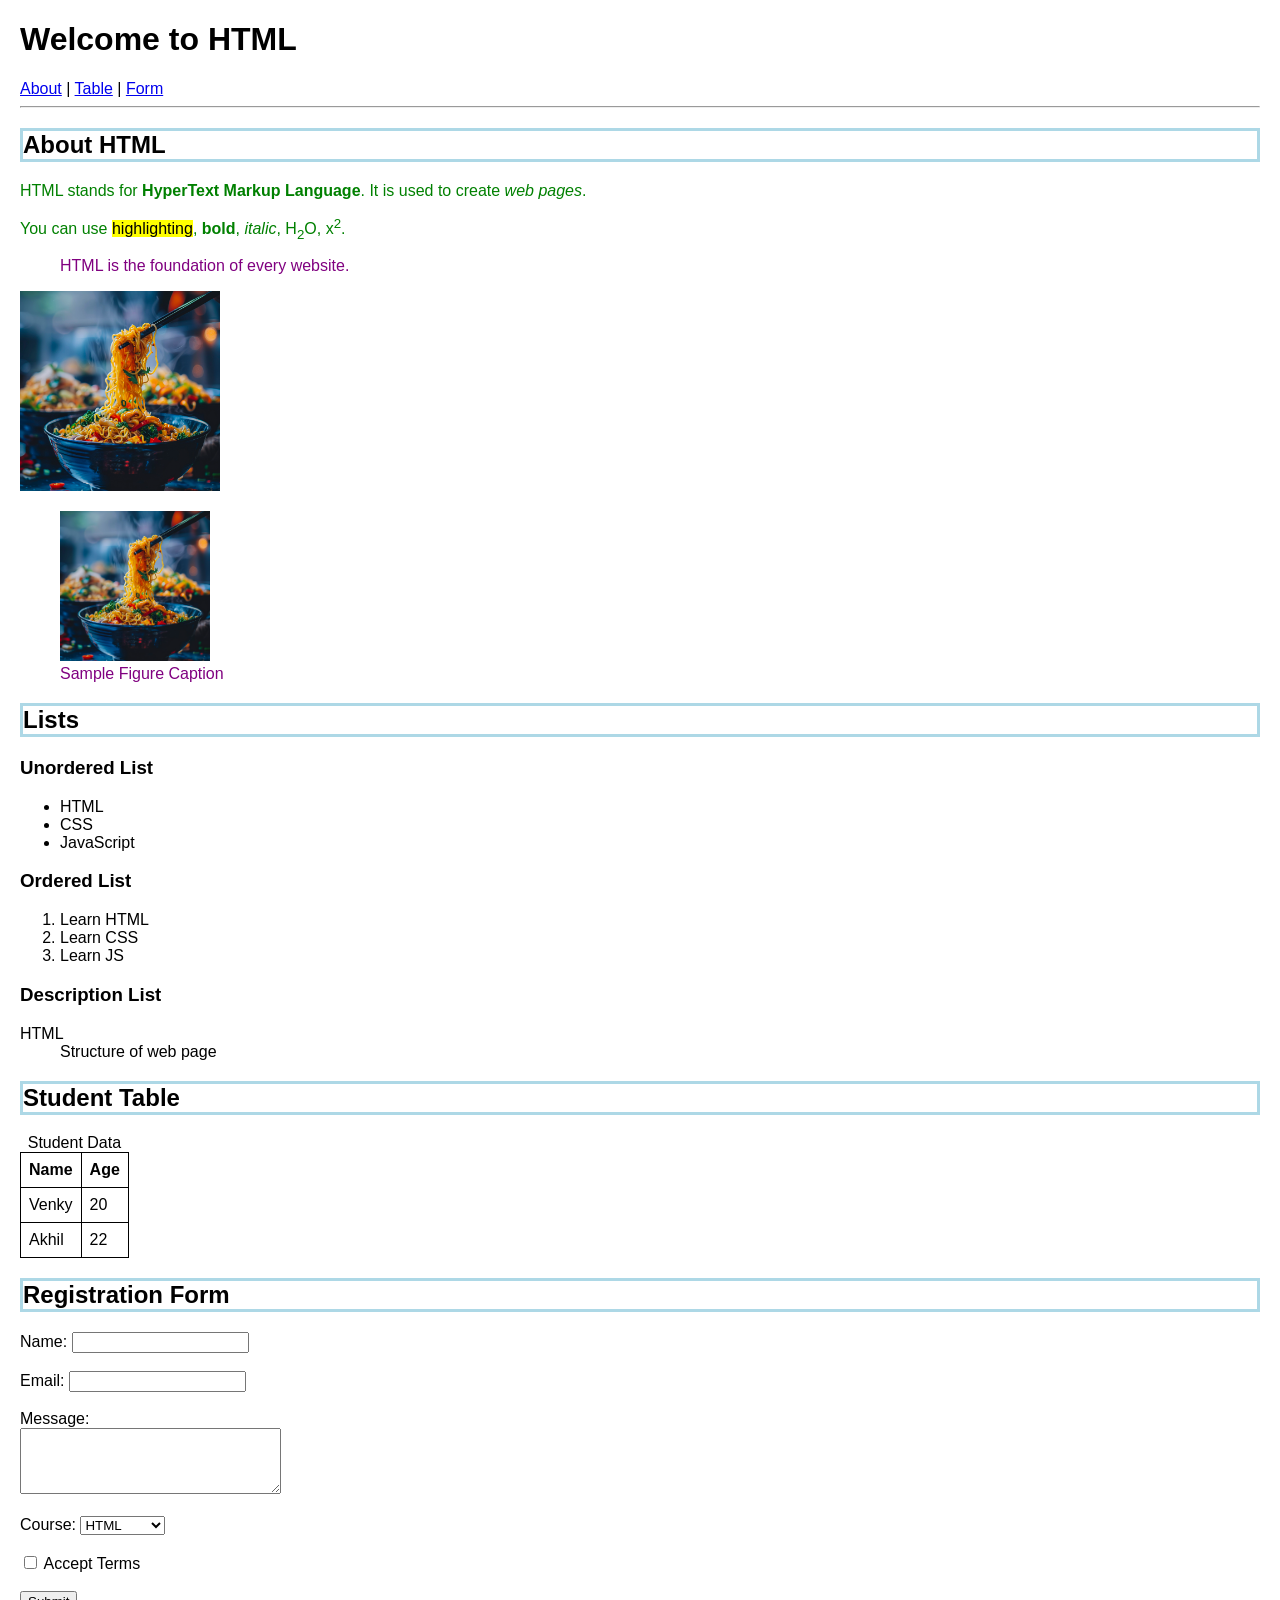
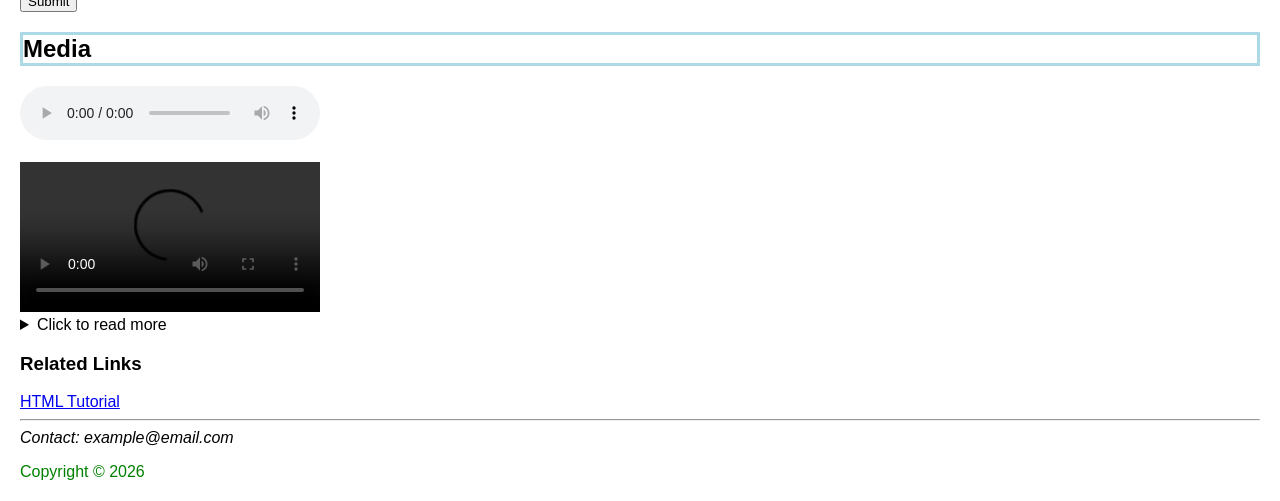
==== commit fc96b328: "HTML & CSS asg1" ====
--- a/Assignment_1/index.html
+++ b/Assignment_1/index.html
@@ -1,709 +1,200 @@
-
 <!DOCTYPE html>
 <html lang="en">
 
 <head>
-<meta charset="UTF-8">
-<meta name="viewport" content="width=device-width, initial-scale=1.0">
-
-<title>Banavathu Venkateswara Rao | Portfolio</title>
-
-<!-- Bootstrap -->
-<link href="https://cdn.jsdelivr.net/npm/bootstrap@5.3.3/dist/css/bootstrap.min.css" rel="stylesheet">
-
-<!-- AOS Animation -->
-<link href="https://unpkg.com/aos@2.3.4/dist/aos.css" rel="stylesheet">
-
-<!-- Font Awesome -->
-<link rel="stylesheet"
-href="https://cdnjs.cloudflare.com/ajax/libs/font-awesome/6.5.1/css/all.min.css">
-
-<!-- Google Fonts -->
-<link href="https://fonts.googleapis.com/css2?family=Poppins:wght@300;400;500;600;700;800&display=swap" rel="stylesheet">
-
-<!-- CSS -->
-<link rel="stylesheet" href="./style.css">
+    <meta charset="UTF-8">
+    <meta name="viewport" content="width=device-width, initial-scale=1.0">
+    <title>HTML Demo</title>
+
+    <style>
+        body {
+            font-family: Arial, sans-serif;
+            margin: 20px;
+        }
+
+        table, th, td {
+            border: 1px solid black;
+            border-collapse: collapse;
+            padding: 8px;
+        }
+
+        h2{color:Black;
+           border:3px solid lightblue;}
+        p{color:green;}
+        #about{color:purple;}
+    </style>
 </head>
 
 <body>
 
-<!-- Cursor Glow -->
-<div class="cursor-glow"></div>
-
-<!-- Loader -->
-<div id="loader">
-<div class="spinner"></div>
-</div>
-
-<!-- Back To Top -->
-<button id="topBtn">
-<i class="fas fa-arrow-up"></i>
-</button>
-
-<!-- Navbar -->
-
-<nav class="navbar navbar-expand-lg fixed-top navbar-dark">
-
-<div class="container">
-
-<a class="navbar-brand fw-bold logo" href="#">
-VRAO
-</a>
-
-<button class="navbar-toggler"
-type="button"
-data-bs-toggle="collapse"
-data-bs-target="#menu">
-
-<span class="navbar-toggler-icon"></span>
-
-</button>
-
-<div class="collapse navbar-collapse" id="menu">
-
-<ul class="navbar-nav ms-auto">
-
-<li class="nav-item">
-<a href="#home" class="nav-link">Home</a>
-</li>
-
-<li class="nav-item">
-<a href="#about" class="nav-link">About</a>
-</li>
-
-<li class="nav-item">
-<a href="#skills" class="nav-link">Skills</a>
-</li>
-
-<li class="nav-item">
-<a href="#projects" class="nav-link">Projects</a>
-</li>
-
-<li class="nav-item">
-<a href="#stats" class="nav-link">Achievements</a>
-</li>
-
-<li class="nav-item">
-<a href="#contact" class="nav-link">Contact</a>
-</li>
-
-<li class="nav-item ms-lg-3">
-    <button id="theme-btn" class="theme-btn" type="button" aria-label="Toggle Theme">
-        <i class="fa-solid fa-moon"></i>
-    </button>
-</li>
-
-</ul>
-
-</div>
-
-</div>
-
-</nav>
-
-<!-- Hero Section -->
-
-<section id="home" class="hero">
-
-<div class="particles"></div>
-
-<div class="container">
-
-<div class="row align-items-center">
-
-<div class="col-lg-6 hero-content"
-data-aos="fade-right">
-
-<h5 class="hero-small">
-HELLO I'M
-</h5>
-
-<h1>
-Banavathu
-<span>Venkateswara Rao</span>
-</h1>
-
-<h2>
-<span id="typing"></span>
-</h2>
-
-<p>
-Computer Science Engineer • Full Stack Developer • Entrepreneur • Founder of SkillsBoostHub
-</p>
-
-<div class="hero-buttons">
-
-<a href="#contact"
-class="btn btn-primary me-3 glow-btn">
-
-Hire Me
-</a>
-
-<a href="./resume.pdf"
-class="btn btn-outline-light">
-
-Download Resume
-
-</a>
-
-</div>
-
-<div class="social-icons mt-4">
-
-<a href="https://github.com/Venky9959-code" target="_blank">
-<i class="fab fa-github"></i>
-</a>
-<a href="https://www.linkedin.com/in/venky-banavathu-2377082a3" target="_blank">
-<i class="fab fa-linkedin"></i>
-</a>
-
-
-</div>
-
-</div>
-
-<div class="col-lg-6 text-center"
-data-aos="fade-left">
-
-<div class="profile-wrapper">
-
-<img src="profile.jpg"
-alt="Banavathu Venkateswararao profile"
-class="profile-img">
-
-</div>
-
-</div>
-
-</div>
-
-</div>
-
-</section>
-
-<!-- About -->
-
-<section id="about">
-
-<div class="container">
-
-<div class="section-header text-center">
-
-<h2 class="section-title">
-About Me
-</h2>
-
-<div class="line"></div>
-
-</div>
-
-<div class="col-lg-12">
-
-<div class="about-content text-center">
-
-<h3>Who Am I?</h3>
-
-<p style="text-align: center;">
-I am a passionate Computer Science Engineering student at
-Velagapudi Ramakrishna Siddhartha Engineering College,
-specializing in Full Stack Development, ASP.NET MVC,
-Firebase, SQL Server and Machine Learning.
-</p>
-
-<p style="text-align: center;">
-I am also the founder of SkillsBoostHub, a platform
-focused on helping students build future-ready skills
-and achieve career success.
-</p>
-
-</div>
-
-</div>
-
-</div>
-
-</div>
-
-</div>
-
-</section>
-<div class="col-lg-12"
-data-aos="fade-left" style="text-align: center;">
-
-<div class="about-card">
-
-<section id="experience">
-
-<div class="container">
-
-<div class="section-header text-center">
-
-<h2 class="section-title">
-Experience Journey
-</h2>
-
-<div class="line"></div>
-
-<p class="experience-subtitle">
-My learning and professional journey so far
-</p>
-
-</div>
-
-<div class="experience-wrapper">
-
-<div class="experience-card">
-
-<div class="exp-icon">
-🎓
-</div>
-
-<h4>B.Tech CSE</h4>
-
-<h6>VR Siddhartha Engineering College</h6>
-
-<span>2022 - Present</span>
-
-<p>
-Pursuing Computer Science Engineering
-with focus on Software Development,
-Web Technologies and AI.
-</p>
-
-</div>
-
-<div class="experience-card">
-
-<div class="exp-icon">
-🚀
-</div>
-
-<h4>Techxelerate Hackathon</h4>
-
-<h6>BITS Pilani Hyderabad</h6>
-
-<span>2025</span>
-
-<p>
-Participated in innovation-based
-hackathon and startup ecosystem
-activities.
-</p>
-
-</div>
-
-<div class="experience-card">
-
-<div class="exp-icon">
-🤖
-</div>
-
-<h4>T-Hub / Tihan Program</h4>
-
-<h6>IIT Hyderabad</h6>
-
-<span>2024</span>
-
-<p>
-Worked with emerging technologies,
-innovation projects and AI concepts.
-</p>
-
-</div>
-
-<div class="experience-card">
-
-<div class="exp-icon">
-🌐
-</div>
-
-<h4>SkillsBoostHub</h4>
-
-<h6>Founder</h6>
-
-<span>2025 - Present</span>
-
-<p>
-Building a student-focused platform
-for career development and
-future-ready skills.
-</p>
-
-</div>
-
-</div>
-
-</div>
-
-</section>
-
-</div>
-
-</div>
-
-</div>
-
-</section>
-
-<!-- Skills -->
-
-<section id="skills">
-
-<div class="container">
-
-<div class="section-header"
-data-aos="fade-up">
-
-<h2 class="section-title">
-Technical Skills
-</h2>
-
-<div class="line"></div>
-
-</div>
-
-<div class="row g-4">
-
-<div class="col-md-3">
-<div class="skill-card" data-aos="zoom-in">
-<i class="fab fa-html5"></i>
-<h5>HTML5</h5>
-</div>
-</div>
-
-<div class="col-md-3">
-<div class="skill-card" data-aos="zoom-in">
-<i class="fab fa-css3-alt"></i>
-<h5>CSS3</h5>
-</div>
-</div>
-
-<div class="col-md-3">
-<div class="skill-card" data-aos="zoom-in">
-<i class="fab fa-js"></i>
-<h5>JavaScript</h5>
-</div>
-</div>
-
-<div class="col-md-3">
-<div class="skill-card" data-aos="zoom-in">
-<i class="fab fa-bootstrap"></i>
-<h5>Bootstrap</h5>
-</div>
-</div>
-
-<div class="col-md-3">
-<div class="skill-card" data-aos="zoom-in">
-<i class="fas fa-code"></i>
-<h5>ASP.NET MVC</h5>
-</div>
-</div>
-
-<div class="col-md-3">
-<div class="skill-card" data-aos="zoom-in">
-<i class="fas fa-database"></i>
-<h5>SQL Server</h5>
-</div>
-</div>
-
-<div class="col-md-3">
-<div class="skill-card" data-aos="zoom-in">
-<i class="fas fa-fire"></i>
-<h5>Firebase</h5>
-</div>
-</div>
-
-<div class="col-md-3">
-<div class="skill-card" data-aos="zoom-in">
-<i class="fas fa-brain"></i>
-<h5>Machine Learning</h5>
-</div>
-</div>
-
-</div>
-
-</div>
-
-</section>
-
-<!-- Statistics -->
-
-<div class="section-header text-center">
-
-<h2 class="section-title">
-Achievements
-</h2>
-
-<div class="line"></div>
-
-</div>
-
-<section id="stats">
-
-<div class="container">
-
-<div class="row text-center">
-
-<div class="col-md-3">
-
-<div class="stat-box">
-
-<h2 class="counter"
-data-target="15">0</h2>
-
-<p>Projects</p>
-
-</div>
-
-</div>
-
-<div class="col-md-3">
-
-<div class="stat-box">
-
-<h2 class="counter"
-data-target="10">0</h2>
-
-<p>Skills</p>
-
-</div>
-
-</div>
-
-<div class="col-md-3">
-
-<div class="stat-box">
-
-<h2 class="counter"
-data-target="5">0</h2>
-
-<p>Certifications</p>
-
-</div>
-
-</div>
-
-<div class="col-md-3">
-
-<div class="stat-box">
-
-<h2 class="counter"
-data-target="100">0</h2>
-
-<p>Dedication %</p>
-
-</div>
-
-</div>
-
-</div>
-
-</div>
-
-</section>
-
-<!-- Projects -->
-
-<section id="projects">
-
-<div class="container">
-
-<div class="section-header">
-
-<h2 class="section-title">
-Projects
-</h2>
-
-<div class="line"></div>
-
-</div>
-
-<div class="row g-4">
-
-<div class="col-md-4">
-
-<div class="project-card"
-data-aos="flip-left">
-
-<h4>SkillsBoostHub</h4>
-
-<p>
-Student Skill Development Platform
-with courses, mentorship and resources.
-</p>
-
-</div>
-
-</div>
-
-<div class="col-md-4">
-
-<div class="project-card"
-data-aos="flip-left">
-
-<h4>Online Banking System</h4>
-
-<p>
-ASP.NET MVC based banking application
-with secure authentication.
-</p>
-
-</div>
-
-</div>
-
-<div class="col-md-4">
-
-<div class="project-card"
-data-aos="flip-left">
-
-<h4>Disease Forecasting Dashboard</h4>
-
-<p>
-Machine Learning project for climate-sensitive disease prediction.
-</p>
-
-</div>
-
-</div>
-
-</div>
-
-</div>
-
-</section>
-
-<section id="contact">
-
-<div class="container">
-
-<div class="section-header text-center">
-
-<h2 class="section-title">
-Contact Me
-</h2>
-
-<div class="line"></div>
-
-</div>
-
-<div class="contact-wrapper">
-
-<!-- Left Side -->
-
-<div class="contact-info">
-
-<h3>
-Let's Connect 🚀
-</h3>
-
-<div class="contact-item">
-<i class="fas fa-envelope"></i>
-<span>venky995982@gmail.com</span>
-</div>
-
-<div class="contact-item">
-<i class="fas fa-phone"></i>
-<span>+91 99598 26841</span>
-</div>
-
-<div class="contact-item">
-<i class="fas fa-location-dot"></i>
-<span>Vijayawada, Andhra Pradesh</span>
-</div>
-
-<div class="contact-social">
-
-<a href="https://github.com/Venky9959-code" target="_blank">
-<i class="fab fa-github"></i>
-</a>
-
-<a href="https://www.linkedin.com/in/venky-banavathu-2377082a3" target="_blank">
-<i class="fab fa-linkedin"></i>
-</a>
-
-<a href="#">
-<i class="fab fa-instagram"></i>
-</a>
-
-</div>
-
-</div>
-
-<!-- Right Side -->
-
-<div class="contact-form">
-
-<form>
-
-<div class="contact-form">
-
-<form id="contactForm">
-
-<input
-type="text"
-placeholder="Your Name"
-class="form-control">
-
-<input
-type="email"
-placeholder="Your Email"
-class="form-control">
-
-<textarea
-placeholder="Write your message..."></textarea>
-
-<button
-type="submit"
-class="send-btn">
-
-Send Message 🚀
-
-</button>
-
-</form>
-
-</div>
-
-</div>
-
-</div>
-
-</section>
-
-</div>
-</div>
-
-<!-- Footer -->
-
-<footer>
-
-<div class="container text-center">
-
-<div class="footer-icons">
-
-<a href="https://github.com/Venky9959-code" target="_blank"><i class="fab fa-github"></i></a>
-<a href="https://www.linkedin.com/in/venky-banavathu-2377082a3" target="_blank"><i class="fab fa-linkedin"></i></a>
-<a href="https://www.instgram.com" target="_blank"><i class="fab fa-instagram"></i></a>
-
-</div>
-
-<p>
-© 2026 Banavathu Venkateswara Rao.
-All Rights Reserved.
-</p>
-
-</div>
-</footer>
-
-<!-- Bootstrap -->
-<script src="https://cdn.jsdelivr.net/npm/bootstrap@5.3.3/dist/js/bootstrap.bundle.min.js"></script>
-
-<!-- AOS -->
-<script src="https://unpkg.com/aos@2.3.4/dist/aos.js"></script>
-
-<!-- JS -->
-<script src="./script.js"></script>
+    <!-- Header -->
+    <header>
+        <h1>Welcome to HTML</h1>
+        <nav>
+            <a href="#about">About</a> |
+            <a href="#table">Table</a> |
+            <a href="#form">Form</a>
+        </nav>
+    </header>
+
+    <hr>
+
+    <!-- Main Content -->
+    <main>
+
+        <!-- Section -->
+        <section id="about">
+            <h2>About HTML</h2>
+
+            <p>
+                HTML stands for <strong>HyperText Markup Language</strong>.
+                It is used to create <em>web pages</em>.
+            </p>
+
+            <p>
+                You can use <mark>highlighting</mark>,
+                <b>bold</b>,
+                <i>italic</i>,
+                H<sub>2</sub>O,
+                x<sup>2</sup>.
+            </p>
+
+            <blockquote>
+                HTML is the foundation of every website.
+            </blockquote>
+
+            <img src="image.jpg" alt="Sample Image" width="200">
+
+            <figure>
+                <img src="image.jpg" alt="Example" width="150">
+                <figcaption>Sample Figure Caption</figcaption>
+            </figure>
+        </section>
+
+        <!-- Lists -->
+        <section>
+            <h2>Lists</h2>
+
+            <h3>Unordered List</h3>
+            <ul>
+                <li>HTML</li>
+                <li>CSS</li>
+                <li>JavaScript</li>
+            </ul>
+
+            <h3>Ordered List</h3>
+            <ol>
+                <li>Learn HTML</li>
+                <li>Learn CSS</li>
+                <li>Learn JS</li>
+            </ol>
+
+            <h3>Description List</h3>
+            <dl>
+                <dt>HTML</dt>
+                <dd>Structure of web page</dd>
+            </dl>
+        </section>
+
+        <!-- Table -->
+        <section id="table">
+            <h2>Student Table</h2>
+
+            <table>
+                <caption>Student Data</caption>
+
+                <thead>
+                    <tr>
+                        <th>Name</th>
+                        <th>Age</th>
+                    </tr>
+                </thead>
+
+                <tbody>
+                    <tr>
+                        <td>Venky</td>
+                        <td>20</td>
+                    </tr>
+                    <tr>
+                        <td>Akhil</td>
+                        <td>22</td>
+                    </tr>
+                </tbody>
+            </table>
+        </section>
+
+        <!-- Form -->
+        <section id="form">
+            <h2>Registration Form</h2>
+
+            <form>
+
+                <label>Name:</label>
+                <input type="text"><br><br>
+
+                <label>Email:</label>
+                <input type="email"><br><br>
+
+                <label>Message:</label><br>
+                <textarea rows="4" cols="30"></textarea><br><br>
+
+                <label>Course:</label>
+                <select>
+                    <option>HTML</option>
+                    <option>CSS</option>
+                    <option>JavaScript</option>
+                </select><br><br>
+
+                <input type="checkbox"> Accept Terms<br><br>
+
+                <button type="submit">Submit</button>
+
+            </form>
+        </section>
+
+        <!-- Media -->
+        <section>
+            <h2>Media</h2>
+
+            <audio controls>
+                <source src="audio.mp3" type="audio/mpeg">
+            </audio>
+
+            <br><br>
+
+            <video width="300" controls>
+                <source src="video.mp4" type="video/mp4">
+            </video>
+        </section>
+
+        <!-- Details -->
+        <section>
+            <details>
+                <summary>Click to read more</summary>
+                <p>This content is hidden until opened.</p>
+            </details>
+        </section>
+
+        <!-- Aside -->
+        <aside>
+            <h3>Related Links</h3>
+            <a href="#">HTML Tutorial</a>
+        </aside>
+
+    </main>
+
+    <hr>
+
+    <!-- Footer -->
+    <footer>
+        <address>
+            Contact: example@email.com
+        </address>
+
+        <p>
+            Copyright &copy; 2026
+        </p>
+    </footer>
 
 </body>
-</html>
+</html>
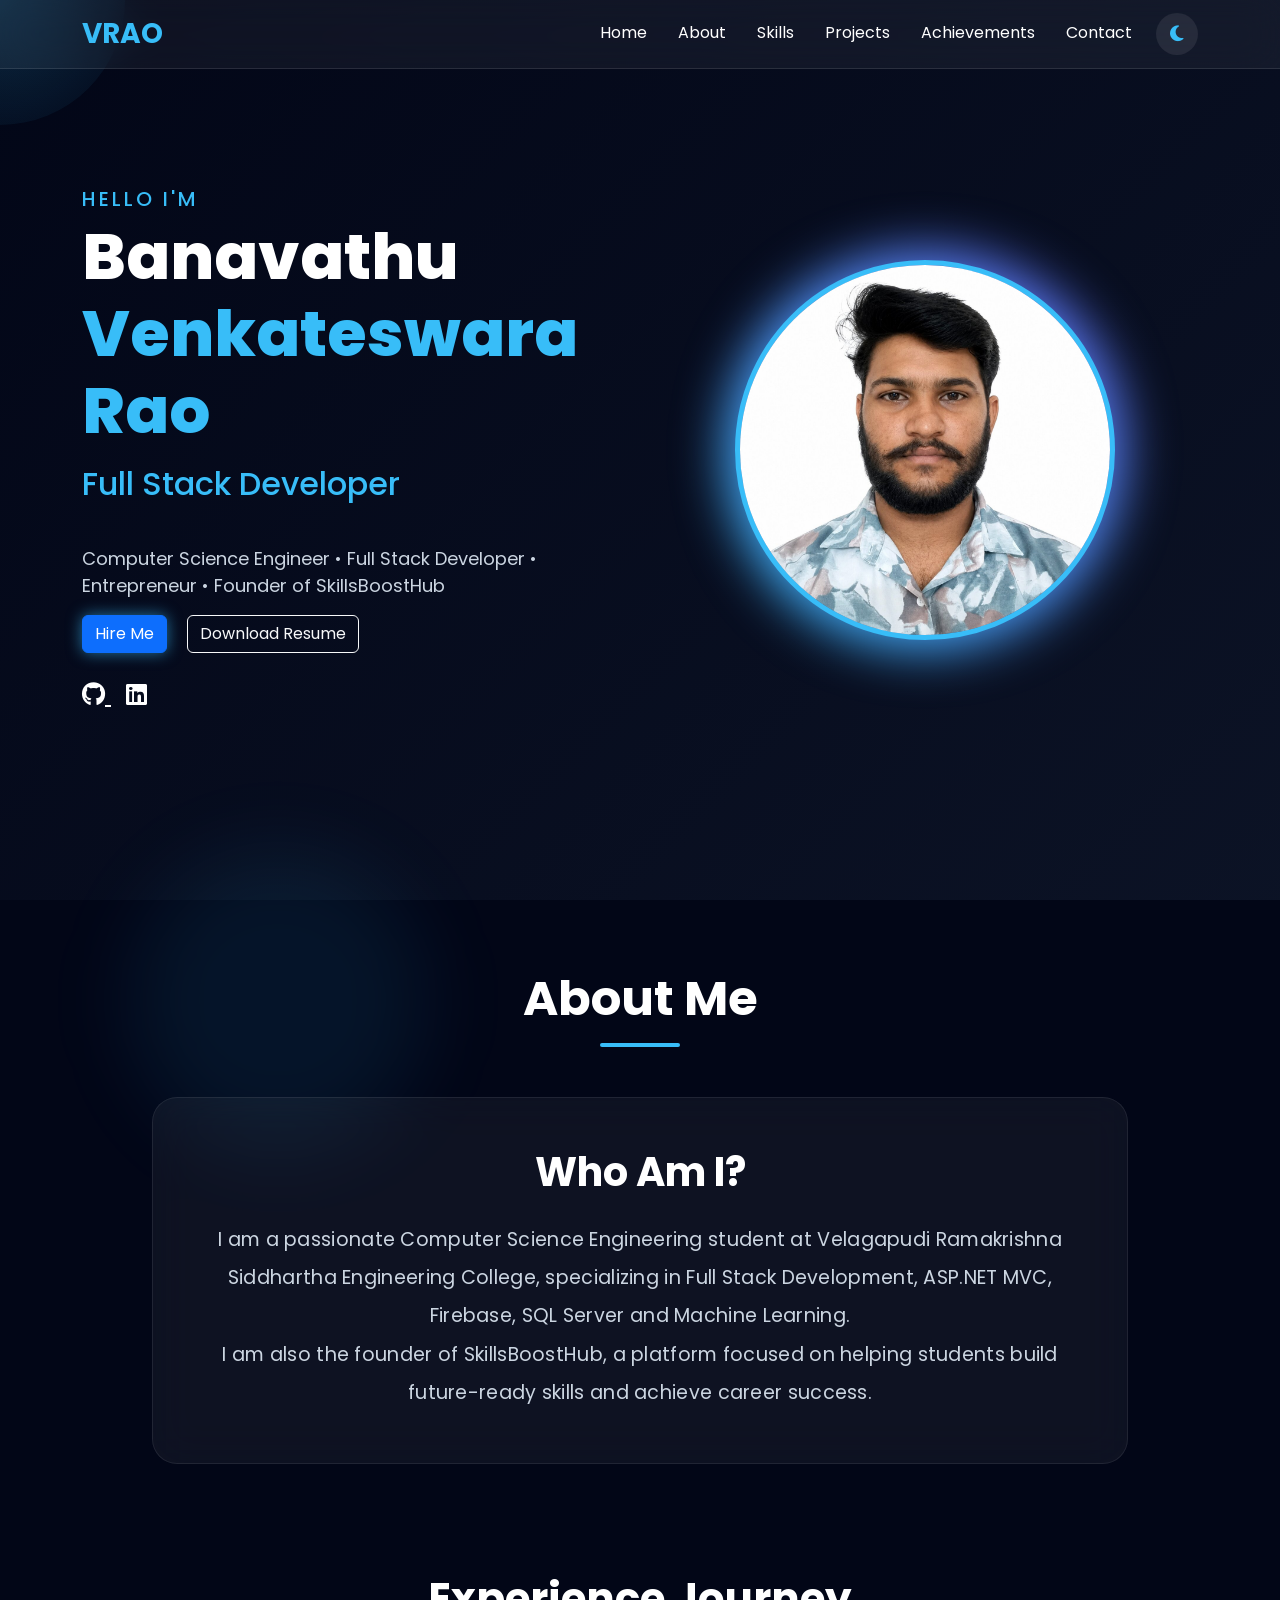
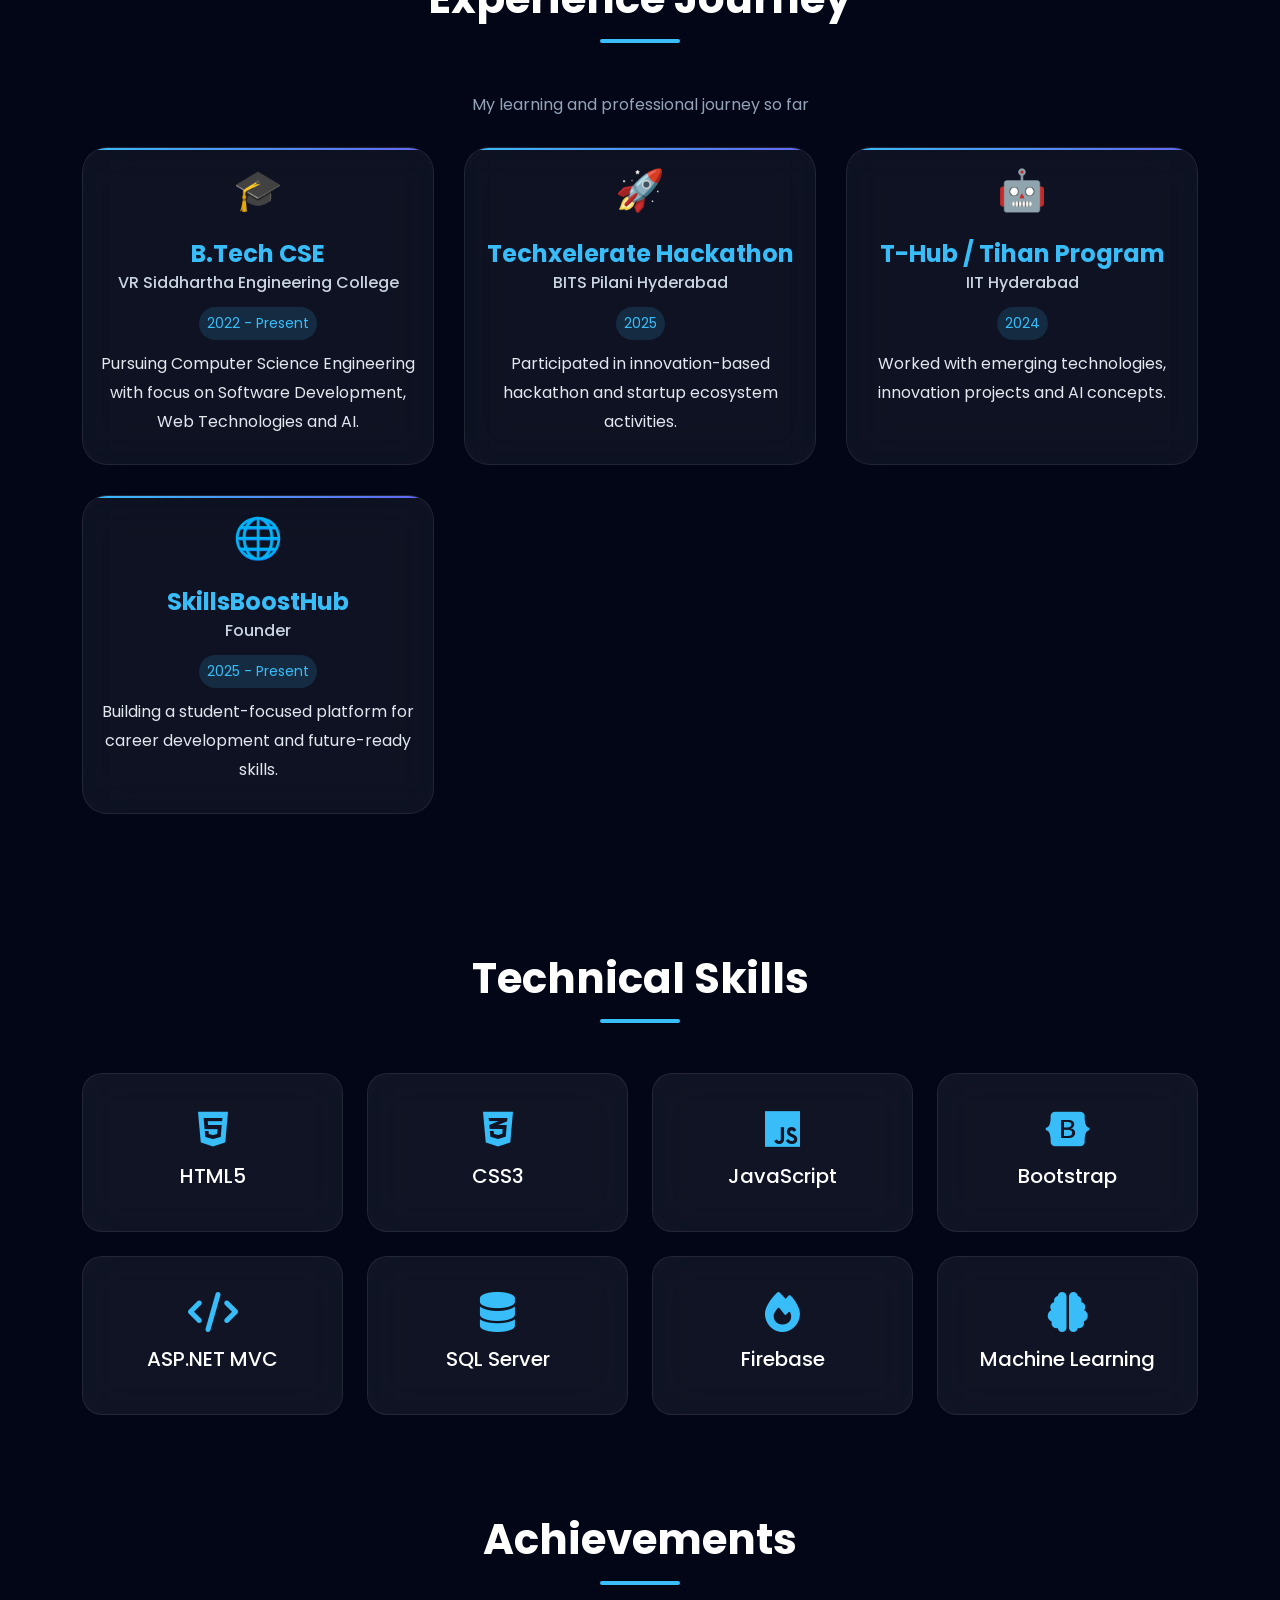
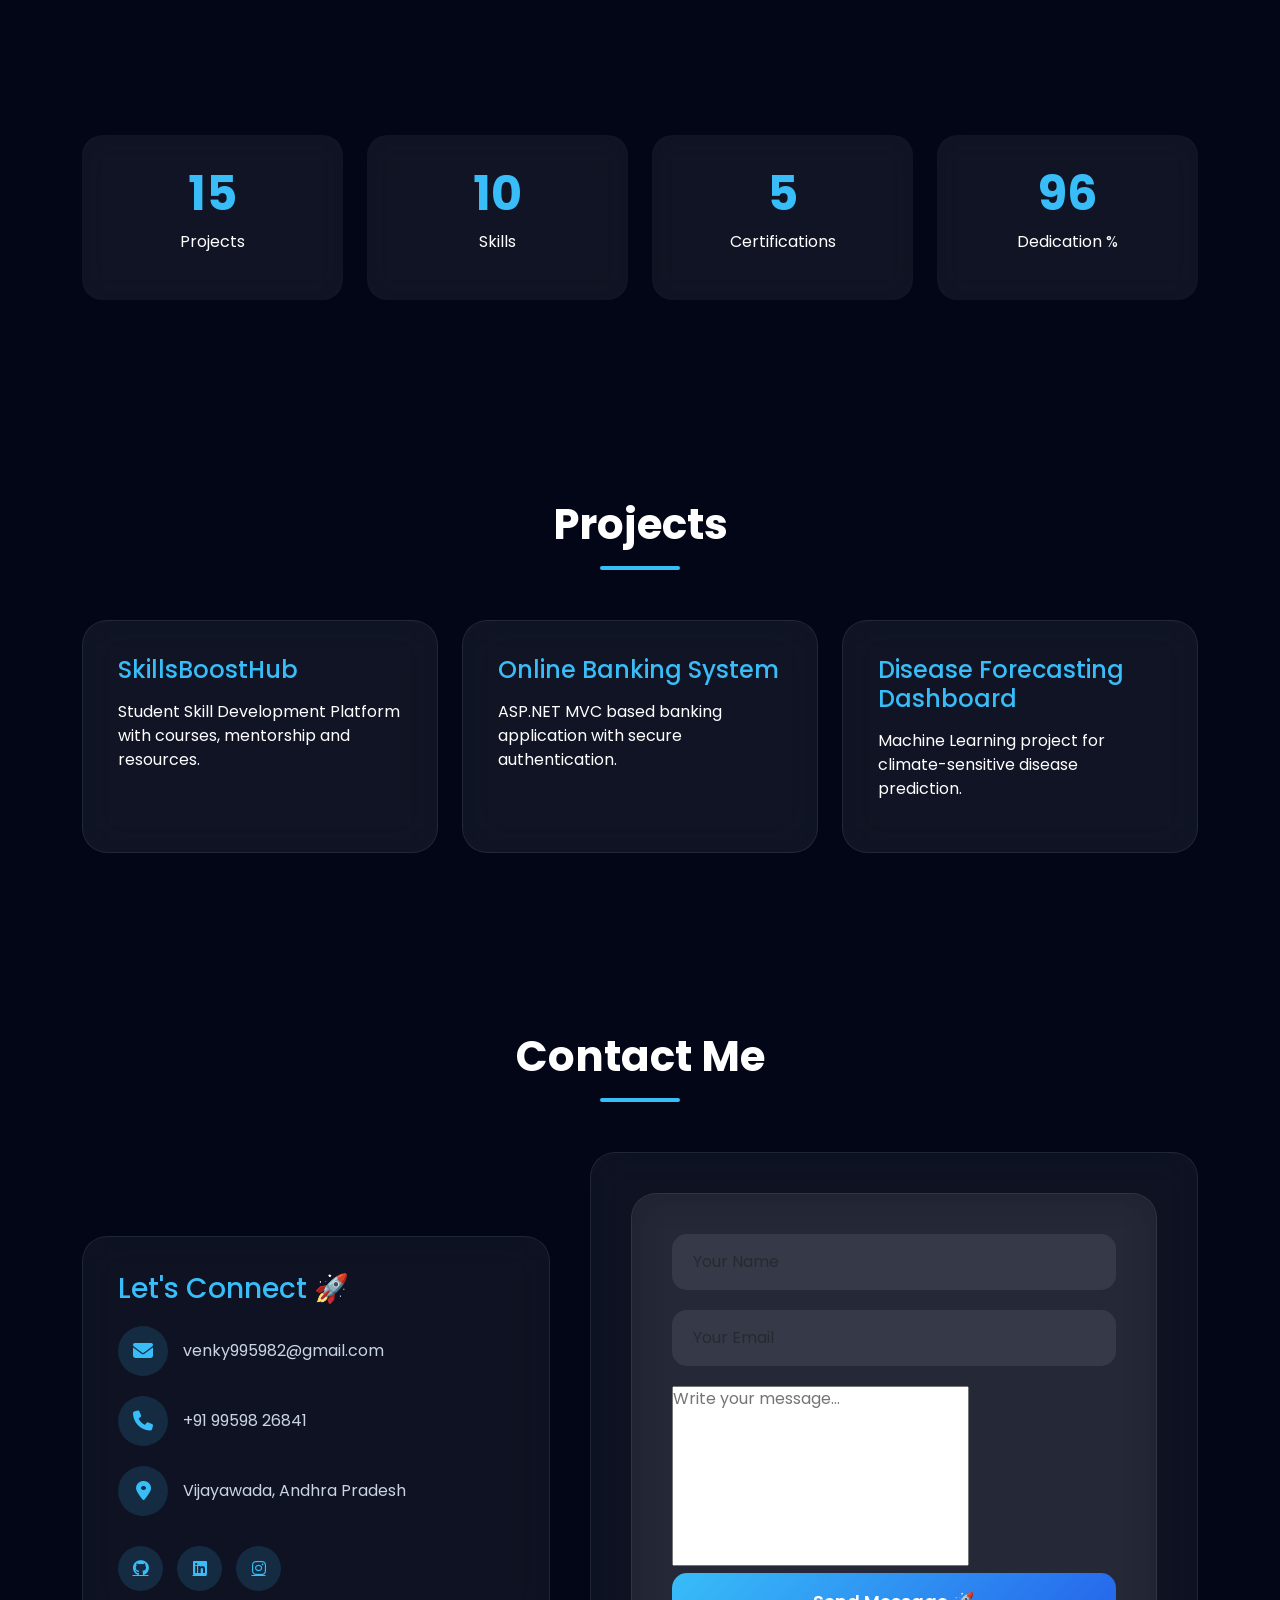
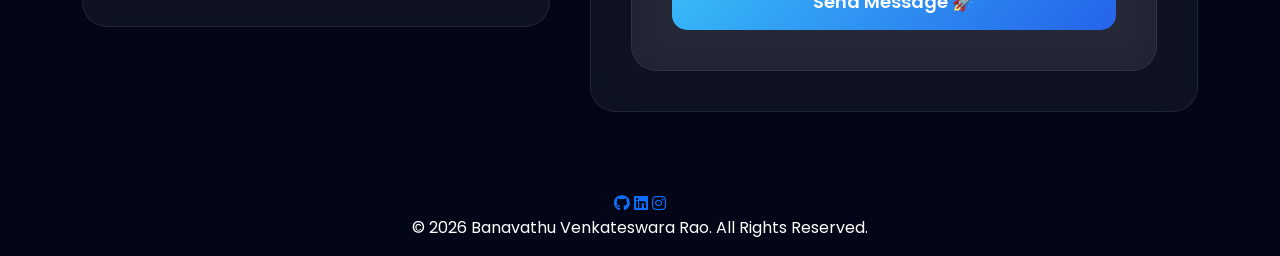
==== commit 8e5b0658: "Update Assignment 1" ====
--- a/Assignment_1/index.html
+++ b/Assignment_1/index.html
@@ -1,200 +1,709 @@
+
 <!DOCTYPE html>
 <html lang="en">
 
 <head>
-    <meta charset="UTF-8">
-    <meta name="viewport" content="width=device-width, initial-scale=1.0">
-    <title>HTML Demo</title>
-
-    <style>
-        body {
-            font-family: Arial, sans-serif;
-            margin: 20px;
-        }
-
-        table, th, td {
-            border: 1px solid black;
-            border-collapse: collapse;
-            padding: 8px;
-        }
-
-        h2{color:Black;
-           border:3px solid lightblue;}
-        p{color:green;}
-        #about{color:purple;}
-    </style>
+<meta charset="UTF-8">
+<meta name="viewport" content="width=device-width, initial-scale=1.0">
+
+<title>Banavathu Venkateswara Rao | Portfolio</title>
+
+<!-- Bootstrap -->
+<link href="https://cdn.jsdelivr.net/npm/bootstrap@5.3.3/dist/css/bootstrap.min.css" rel="stylesheet">
+
+<!-- AOS Animation -->
+<link href="https://unpkg.com/aos@2.3.4/dist/aos.css" rel="stylesheet">
+
+<!-- Font Awesome -->
+<link rel="stylesheet"
+href="https://cdnjs.cloudflare.com/ajax/libs/font-awesome/6.5.1/css/all.min.css">
+
+<!-- Google Fonts -->
+<link href="https://fonts.googleapis.com/css2?family=Poppins:wght@300;400;500;600;700;800&display=swap" rel="stylesheet">
+
+<!-- CSS -->
+<link rel="stylesheet" href="./style.css">
 </head>
 
 <body>
 
-    <!-- Header -->
-    <header>
-        <h1>Welcome to HTML</h1>
-        <nav>
-            <a href="#about">About</a> |
-            <a href="#table">Table</a> |
-            <a href="#form">Form</a>
-        </nav>
-    </header>
-
-    <hr>
-
-    <!-- Main Content -->
-    <main>
-
-        <!-- Section -->
-        <section id="about">
-            <h2>About HTML</h2>
-
-            <p>
-                HTML stands for <strong>HyperText Markup Language</strong>.
-                It is used to create <em>web pages</em>.
-            </p>
-
-            <p>
-                You can use <mark>highlighting</mark>,
-                <b>bold</b>,
-                <i>italic</i>,
-                H<sub>2</sub>O,
-                x<sup>2</sup>.
-            </p>
-
-            <blockquote>
-                HTML is the foundation of every website.
-            </blockquote>
-
-            <img src="image.jpg" alt="Sample Image" width="200">
-
-            <figure>
-                <img src="image.jpg" alt="Example" width="150">
-                <figcaption>Sample Figure Caption</figcaption>
-            </figure>
-        </section>
-
-        <!-- Lists -->
-        <section>
-            <h2>Lists</h2>
-
-            <h3>Unordered List</h3>
-            <ul>
-                <li>HTML</li>
-                <li>CSS</li>
-                <li>JavaScript</li>
-            </ul>
-
-            <h3>Ordered List</h3>
-            <ol>
-                <li>Learn HTML</li>
-                <li>Learn CSS</li>
-                <li>Learn JS</li>
-            </ol>
-
-            <h3>Description List</h3>
-            <dl>
-                <dt>HTML</dt>
-                <dd>Structure of web page</dd>
-            </dl>
-        </section>
-
-        <!-- Table -->
-        <section id="table">
-            <h2>Student Table</h2>
-
-            <table>
-                <caption>Student Data</caption>
-
-                <thead>
-                    <tr>
-                        <th>Name</th>
-                        <th>Age</th>
-                    </tr>
-                </thead>
-
-                <tbody>
-                    <tr>
-                        <td>Venky</td>
-                        <td>20</td>
-                    </tr>
-                    <tr>
-                        <td>Akhil</td>
-                        <td>22</td>
-                    </tr>
-                </tbody>
-            </table>
-        </section>
-
-        <!-- Form -->
-        <section id="form">
-            <h2>Registration Form</h2>
-
-            <form>
-
-                <label>Name:</label>
-                <input type="text"><br><br>
-
-                <label>Email:</label>
-                <input type="email"><br><br>
-
-                <label>Message:</label><br>
-                <textarea rows="4" cols="30"></textarea><br><br>
-
-                <label>Course:</label>
-                <select>
-                    <option>HTML</option>
-                    <option>CSS</option>
-                    <option>JavaScript</option>
-                </select><br><br>
-
-                <input type="checkbox"> Accept Terms<br><br>
-
-                <button type="submit">Submit</button>
-
-            </form>
-        </section>
-
-        <!-- Media -->
-        <section>
-            <h2>Media</h2>
-
-            <audio controls>
-                <source src="audio.mp3" type="audio/mpeg">
-            </audio>
-
-            <br><br>
-
-            <video width="300" controls>
-                <source src="video.mp4" type="video/mp4">
-            </video>
-        </section>
-
-        <!-- Details -->
-        <section>
-            <details>
-                <summary>Click to read more</summary>
-                <p>This content is hidden until opened.</p>
-            </details>
-        </section>
-
-        <!-- Aside -->
-        <aside>
-            <h3>Related Links</h3>
-            <a href="#">HTML Tutorial</a>
-        </aside>
-
-    </main>
-
-    <hr>
-
-    <!-- Footer -->
-    <footer>
-        <address>
-            Contact: example@email.com
-        </address>
-
-        <p>
-            Copyright &copy; 2026
-        </p>
-    </footer>
+<!-- Cursor Glow -->
+<div class="cursor-glow"></div>
+
+<!-- Loader -->
+<div id="loader">
+<div class="spinner"></div>
+</div>
+
+<!-- Back To Top -->
+<button id="topBtn">
+<i class="fas fa-arrow-up"></i>
+</button>
+
+<!-- Navbar -->
+
+<nav class="navbar navbar-expand-lg fixed-top navbar-dark">
+
+<div class="container">
+
+<a class="navbar-brand fw-bold logo" href="#">
+VRAO
+</a>
+
+<button class="navbar-toggler"
+type="button"
+data-bs-toggle="collapse"
+data-bs-target="#menu">
+
+<span class="navbar-toggler-icon"></span>
+
+</button>
+
+<div class="collapse navbar-collapse" id="menu">
+
+<ul class="navbar-nav ms-auto">
+
+<li class="nav-item">
+<a href="#home" class="nav-link">Home</a>
+</li>
+
+<li class="nav-item">
+<a href="#about" class="nav-link">About</a>
+</li>
+
+<li class="nav-item">
+<a href="#skills" class="nav-link">Skills</a>
+</li>
+
+<li class="nav-item">
+<a href="#projects" class="nav-link">Projects</a>
+</li>
+
+<li class="nav-item">
+<a href="#stats" class="nav-link">Achievements</a>
+</li>
+
+<li class="nav-item">
+<a href="#contact" class="nav-link">Contact</a>
+</li>
+
+<li class="nav-item ms-lg-3">
+    <button id="theme-btn" class="theme-btn" type="button" aria-label="Toggle Theme">
+        <i class="fa-solid fa-moon"></i>
+    </button>
+</li>
+
+</ul>
+
+</div>
+
+</div>
+
+</nav>
+
+<!-- Hero Section -->
+
+<section id="home" class="hero">
+
+<div class="particles"></div>
+
+<div class="container">
+
+<div class="row align-items-center">
+
+<div class="col-lg-6 hero-content"
+data-aos="fade-right">
+
+<h5 class="hero-small">
+HELLO I'M
+</h5>
+
+<h1>
+Banavathu
+<span>Venkateswara Rao</span>
+</h1>
+
+<h2>
+<span id="typing"></span>
+</h2>
+
+<p>
+Computer Science Engineer • Full Stack Developer • Entrepreneur • Founder of SkillsBoostHub
+</p>
+
+<div class="hero-buttons">
+
+<a href="#contact"
+class="btn btn-primary me-3 glow-btn">
+
+Hire Me
+</a>
+
+<a href="./resume.pdf"
+class="btn btn-outline-light">
+
+Download Resume
+
+</a>
+
+</div>
+
+<div class="social-icons mt-4">
+
+<a href="https://github.com/Venky9959-code" target="_blank">
+<i class="fab fa-github"></i>
+</a>
+<a href="https://www.linkedin.com/in/venky-banavathu-2377082a3" target="_blank">
+<i class="fab fa-linkedin"></i>
+</a>
+
+
+</div>
+
+</div>
+
+<div class="col-lg-6 text-center"
+data-aos="fade-left">
+
+<div class="profile-wrapper">
+
+<img src="profile.jpg"
+alt="Banavathu Venkateswararao profile"
+class="profile-img">
+
+</div>
+
+</div>
+
+</div>
+
+</div>
+
+</section>
+
+<!-- About -->
+
+<section id="about">
+
+<div class="container">
+
+<div class="section-header text-center">
+
+<h2 class="section-title">
+About Me
+</h2>
+
+<div class="line"></div>
+
+</div>
+
+<div class="col-lg-12">
+
+<div class="about-content text-center">
+
+<h3>Who Am I?</h3>
+
+<p style="text-align: center;">
+I am a passionate Computer Science Engineering student at
+Velagapudi Ramakrishna Siddhartha Engineering College,
+specializing in Full Stack Development, ASP.NET MVC,
+Firebase, SQL Server and Machine Learning.
+</p>
+
+<p style="text-align: center;">
+I am also the founder of SkillsBoostHub, a platform
+focused on helping students build future-ready skills
+and achieve career success.
+</p>
+
+</div>
+
+</div>
+
+</div>
+
+</div>
+
+</div>
+
+</section>
+<div class="col-lg-12"
+data-aos="fade-left" style="text-align: center;">
+
+<div class="about-card">
+
+<section id="experience">
+
+<div class="container">
+
+<div class="section-header text-center">
+
+<h2 class="section-title">
+Experience Journey
+</h2>
+
+<div class="line"></div>
+
+<p class="experience-subtitle">
+My learning and professional journey so far
+</p>
+
+</div>
+
+<div class="experience-wrapper">
+
+<div class="experience-card">
+
+<div class="exp-icon">
+🎓
+</div>
+
+<h4>B.Tech CSE</h4>
+
+<h6>VR Siddhartha Engineering College</h6>
+
+<span>2022 - Present</span>
+
+<p>
+Pursuing Computer Science Engineering
+with focus on Software Development,
+Web Technologies and AI.
+</p>
+
+</div>
+
+<div class="experience-card">
+
+<div class="exp-icon">
+🚀
+</div>
+
+<h4>Techxelerate Hackathon</h4>
+
+<h6>BITS Pilani Hyderabad</h6>
+
+<span>2025</span>
+
+<p>
+Participated in innovation-based
+hackathon and startup ecosystem
+activities.
+</p>
+
+</div>
+
+<div class="experience-card">
+
+<div class="exp-icon">
+🤖
+</div>
+
+<h4>T-Hub / Tihan Program</h4>
+
+<h6>IIT Hyderabad</h6>
+
+<span>2024</span>
+
+<p>
+Worked with emerging technologies,
+innovation projects and AI concepts.
+</p>
+
+</div>
+
+<div class="experience-card">
+
+<div class="exp-icon">
+🌐
+</div>
+
+<h4>SkillsBoostHub</h4>
+
+<h6>Founder</h6>
+
+<span>2025 - Present</span>
+
+<p>
+Building a student-focused platform
+for career development and
+future-ready skills.
+</p>
+
+</div>
+
+</div>
+
+</div>
+
+</section>
+
+</div>
+
+</div>
+
+</div>
+
+</section>
+
+<!-- Skills -->
+
+<section id="skills">
+
+<div class="container">
+
+<div class="section-header"
+data-aos="fade-up">
+
+<h2 class="section-title">
+Technical Skills
+</h2>
+
+<div class="line"></div>
+
+</div>
+
+<div class="row g-4">
+
+<div class="col-md-3">
+<div class="skill-card" data-aos="zoom-in">
+<i class="fab fa-html5"></i>
+<h5>HTML5</h5>
+</div>
+</div>
+
+<div class="col-md-3">
+<div class="skill-card" data-aos="zoom-in">
+<i class="fab fa-css3-alt"></i>
+<h5>CSS3</h5>
+</div>
+</div>
+
+<div class="col-md-3">
+<div class="skill-card" data-aos="zoom-in">
+<i class="fab fa-js"></i>
+<h5>JavaScript</h5>
+</div>
+</div>
+
+<div class="col-md-3">
+<div class="skill-card" data-aos="zoom-in">
+<i class="fab fa-bootstrap"></i>
+<h5>Bootstrap</h5>
+</div>
+</div>
+
+<div class="col-md-3">
+<div class="skill-card" data-aos="zoom-in">
+<i class="fas fa-code"></i>
+<h5>ASP.NET MVC</h5>
+</div>
+</div>
+
+<div class="col-md-3">
+<div class="skill-card" data-aos="zoom-in">
+<i class="fas fa-database"></i>
+<h5>SQL Server</h5>
+</div>
+</div>
+
+<div class="col-md-3">
+<div class="skill-card" data-aos="zoom-in">
+<i class="fas fa-fire"></i>
+<h5>Firebase</h5>
+</div>
+</div>
+
+<div class="col-md-3">
+<div class="skill-card" data-aos="zoom-in">
+<i class="fas fa-brain"></i>
+<h5>Machine Learning</h5>
+</div>
+</div>
+
+</div>
+
+</div>
+
+</section>
+
+<!-- Statistics -->
+
+<div class="section-header text-center">
+
+<h2 class="section-title">
+Achievements
+</h2>
+
+<div class="line"></div>
+
+</div>
+
+<section id="stats">
+
+<div class="container">
+
+<div class="row text-center">
+
+<div class="col-md-3">
+
+<div class="stat-box">
+
+<h2 class="counter"
+data-target="15">0</h2>
+
+<p>Projects</p>
+
+</div>
+
+</div>
+
+<div class="col-md-3">
+
+<div class="stat-box">
+
+<h2 class="counter"
+data-target="10">0</h2>
+
+<p>Skills</p>
+
+</div>
+
+</div>
+
+<div class="col-md-3">
+
+<div class="stat-box">
+
+<h2 class="counter"
+data-target="5">0</h2>
+
+<p>Certifications</p>
+
+</div>
+
+</div>
+
+<div class="col-md-3">
+
+<div class="stat-box">
+
+<h2 class="counter"
+data-target="100">0</h2>
+
+<p>Dedication %</p>
+
+</div>
+
+</div>
+
+</div>
+
+</div>
+
+</section>
+
+<!-- Projects -->
+
+<section id="projects">
+
+<div class="container">
+
+<div class="section-header">
+
+<h2 class="section-title">
+Projects
+</h2>
+
+<div class="line"></div>
+
+</div>
+
+<div class="row g-4">
+
+<div class="col-md-4">
+
+<div class="project-card"
+data-aos="flip-left">
+
+<h4>SkillsBoostHub</h4>
+
+<p>
+Student Skill Development Platform
+with courses, mentorship and resources.
+</p>
+
+</div>
+
+</div>
+
+<div class="col-md-4">
+
+<div class="project-card"
+data-aos="flip-left">
+
+<h4>Online Banking System</h4>
+
+<p>
+ASP.NET MVC based banking application
+with secure authentication.
+</p>
+
+</div>
+
+</div>
+
+<div class="col-md-4">
+
+<div class="project-card"
+data-aos="flip-left">
+
+<h4>Disease Forecasting Dashboard</h4>
+
+<p>
+Machine Learning project for climate-sensitive disease prediction.
+</p>
+
+</div>
+
+</div>
+
+</div>
+
+</div>
+
+</section>
+
+<section id="contact">
+
+<div class="container">
+
+<div class="section-header text-center">
+
+<h2 class="section-title">
+Contact Me
+</h2>
+
+<div class="line"></div>
+
+</div>
+
+<div class="contact-wrapper">
+
+<!-- Left Side -->
+
+<div class="contact-info">
+
+<h3>
+Let's Connect 🚀
+</h3>
+
+<div class="contact-item">
+<i class="fas fa-envelope"></i>
+<span>venky995982@gmail.com</span>
+</div>
+
+<div class="contact-item">
+<i class="fas fa-phone"></i>
+<span>+91 99598 26841</span>
+</div>
+
+<div class="contact-item">
+<i class="fas fa-location-dot"></i>
+<span>Vijayawada, Andhra Pradesh</span>
+</div>
+
+<div class="contact-social">
+
+<a href="https://github.com/Venky9959-code" target="_blank">
+<i class="fab fa-github"></i>
+</a>
+
+<a href="https://www.linkedin.com/in/venky-banavathu-2377082a3" target="_blank">
+<i class="fab fa-linkedin"></i>
+</a>
+
+<a href="#">
+<i class="fab fa-instagram"></i>
+</a>
+
+</div>
+
+</div>
+
+<!-- Right Side -->
+
+<div class="contact-form">
+
+<form>
+
+<div class="contact-form">
+
+<form id="contactForm">
+
+<input
+type="text"
+placeholder="Your Name"
+class="form-control">
+
+<input
+type="email"
+placeholder="Your Email"
+class="form-control">
+
+<textarea
+placeholder="Write your message..."></textarea>
+
+<button
+type="submit"
+class="send-btn">
+
+Send Message 🚀
+
+</button>
+
+</form>
+
+</div>
+
+</div>
+
+</div>
+
+</section>
+
+</div>
+</div>
+
+<!-- Footer -->
+
+<footer>
+
+<div class="container text-center">
+
+<div class="footer-icons">
+
+<a href="https://github.com/Venky9959-code" target="_blank"><i class="fab fa-github"></i></a>
+<a href="https://www.linkedin.com/in/venky-banavathu-2377082a3" target="_blank"><i class="fab fa-linkedin"></i></a>
+<a href="https://www.instgram.com" target="_blank"><i class="fab fa-instagram"></i></a>
+
+</div>
+
+<p>
+© 2026 Banavathu Venkateswara Rao.
+All Rights Reserved.
+</p>
+
+</div>
+</footer>
+
+<!-- Bootstrap -->
+<script src="https://cdn.jsdelivr.net/npm/bootstrap@5.3.3/dist/js/bootstrap.bundle.min.js"></script>
+
+<!-- AOS -->
+<script src="https://unpkg.com/aos@2.3.4/dist/aos.js"></script>
+
+<!-- JS -->
+<script src="./script.js"></script>
 
 </body>
-</html>+</html>
--- a/Assignment_1/style.css
+++ b/Assignment_1/style.css
@@ -0,0 +1,1139 @@
+
+/* =========================
+   GOOGLE FONT
+========================= */
+
+@import url('https://fonts.googleapis.com/css2?family=Poppins:wght@300;400;500;600;700;800&display=swap');
+
+/* =========================
+   GLOBAL
+========================= */
+
+*{
+    margin:0;
+    padding:0;
+    box-sizing:border-box;
+    font-family:'Poppins',sans-serif;
+}
+
+html{
+    scroll-behavior:smooth;
+}
+
+body{
+    background:#020617;
+    color:#fff;
+    overflow-x:hidden;
+    position:relative;
+}
+
+/* Animated Background */
+
+body::before{
+    content:"";
+    position:fixed;
+    width:100%;
+    height:100%;
+    top:0;
+    left:0;
+
+    background:
+    linear-gradient(
+        135deg,
+        #020617,
+        #0f172a,
+        #1e293b,
+        #0ea5e9
+    );
+
+    background-size:400% 400%;
+
+    animation:
+    gradientMove 15s ease infinite;
+
+    z-index:-3;
+}
+
+@keyframes gradientMove{
+
+    0%{
+        background-position:0% 50%;
+    }
+
+    50%{
+        background-position:100% 50%;
+    }
+
+    100%{
+        background-position:0% 50%;
+    }
+
+}
+
+/* =========================
+   LOADER
+========================= */
+
+#loader{
+    position:fixed;
+    inset:0;
+    background:#020617;
+    display:flex;
+    justify-content:center;
+    align-items:center;
+    z-index:99999;
+}
+
+.spinner{
+    width:70px;
+    height:70px;
+
+    border:5px solid rgba(255,255,255,.2);
+
+    border-top:5px solid #38bdf8;
+
+    border-radius:50%;
+
+    animation:spin 1s linear infinite;
+}
+
+@keyframes spin{
+
+    to{
+        transform:rotate(360deg);
+    }
+
+}
+
+/* =========================
+   CURSOR GLOW
+========================= */
+
+.cursor-glow{
+    position:fixed;
+
+    width:250px;
+    height:250px;
+
+    background:
+    radial-gradient(
+        circle,
+        rgba(56,189,248,.20),
+        transparent
+    );
+
+    border-radius:50%;
+
+    pointer-events:none;
+
+    transform:translate(-50%,-50%);
+
+    z-index:-1;
+}
+
+/* =========================
+   NAVBAR
+========================= */
+
+.navbar{
+
+    background:
+    rgba(255,255,255,0.05);
+
+    backdrop-filter:
+    blur(20px);
+
+    border-bottom:
+    1px solid rgba(255,255,255,0.1);
+
+    transition:.4s;
+}
+
+.logo{
+
+    font-size:28px;
+    font-weight:800;
+
+    color:#38bdf8 !important;
+}
+
+.nav-link{
+
+    color:white !important;
+
+    margin-left:15px;
+
+    transition:.4s;
+}
+
+.nav-link:hover{
+
+    color:#38bdf8 !important;
+
+    transform:translateY(-2px);
+}
+
+/* =========================
+   HERO SECTION
+========================= */
+
+.hero{
+
+    min-height:100vh;
+
+    display:flex;
+    align-items:center;
+
+    position:relative;
+}
+
+.hero-content{
+
+    animation:
+    floatHero 4s ease-in-out infinite;
+}
+
+@keyframes floatHero{
+
+    0%{
+        transform:translateY(0);
+    }
+
+    50%{
+        transform:translateY(-15px);
+    }
+
+    100%{
+        transform:translateY(0);
+    }
+
+}
+
+.hero-small{
+
+    color:#38bdf8;
+
+    letter-spacing:3px;
+}
+
+.hero h1{
+
+    font-size:4rem;
+    font-weight:800;
+}
+
+.hero span{
+
+    color:#38bdf8;
+}
+
+.hero h2{
+
+    margin-top:15px;
+    min-height:60px;
+}
+
+.hero p{
+
+    margin-top:20px;
+
+    color:#cbd5e1;
+
+    font-size:18px;
+}
+
+/* =========================
+   BUTTONS
+========================= */
+
+.glow-btn{
+
+    box-shadow:
+    0 0 15px rgba(56,189,248,.6);
+
+    transition:.4s;
+}
+
+.glow-btn:hover{
+
+    transform:
+    translateY(-5px);
+
+    box-shadow:
+    0 0 25px rgba(56,189,248,.9),
+    0 0 50px rgba(56,189,248,.5);
+}
+
+/* =========================
+   SOCIAL ICONS
+========================= */
+
+.social-icons a{
+
+    color:white;
+
+    font-size:24px;
+
+    margin-right:15px;
+
+    transition:.4s;
+}
+
+.social-icons a:hover{
+
+    color:#38bdf8;
+
+    transform:
+    translateY(-5px);
+}
+
+/* =========================
+   PROFILE IMAGE
+========================= */
+
+.profile-wrapper{
+
+    position:relative;
+
+    display:inline-block;
+}
+
+.profile-wrapper::before{
+
+    content:"";
+
+    position:absolute;
+
+    inset:-10px;
+
+    border-radius:50%;
+
+    background:
+    linear-gradient(
+        45deg,
+        #38bdf8,
+        #6366f1
+    );
+
+    z-index:-1;
+
+    filter:blur(25px);
+
+    animation:pulse 3s infinite;
+}
+
+.profile-img{
+
+    width:380px;
+    height:380px;
+
+    border-radius:50%;
+
+    object-fit:cover;
+
+    border:5px solid #38bdf8;
+
+    animation:
+    profileFloat 4s ease-in-out infinite;
+}
+
+@keyframes profileFloat{
+
+    0%{
+        transform:translateY(0);
+    }
+
+    50%{
+        transform:translateY(-20px);
+    }
+
+    100%{
+        transform:translateY(0);
+    }
+
+}
+
+@keyframes pulse{
+
+    50%{
+        transform:scale(1.05);
+    }
+
+}
+
+/* =========================
+   SECTION
+========================= */
+
+section{
+
+    padding:100px 0;
+}
+
+.section-title{
+
+    font-size:42px;
+
+    font-weight:700;
+
+    text-align:center;
+}
+
+.line{
+
+    width:80px;
+    height:4px;
+
+    background:#38bdf8;
+
+    margin:15px auto 50px;
+
+    border-radius:20px;
+}
+/* =========================
+   ABOUT SECTION
+========================= */
+
+#about{
+
+    padding:70px 0;
+
+    position:relative;
+
+}
+
+#about .container{
+
+    max-width:1000px;
+
+}
+
+/* Heading */
+
+#about .section-title{
+
+    font-size:3rem;
+
+    font-weight:700;
+
+    text-align:center;
+
+    margin-bottom:15px;
+
+    color:#fff;
+
+}
+
+#about .line{
+
+    width:80px;
+    height:4px;
+
+    background:#38bdf8;
+
+    margin:0 auto 50px;
+
+    border-radius:20px;
+
+}
+
+/* About Content */
+
+#about h3{
+
+    text-align:center;
+
+    font-size:2.5rem;
+
+    font-weight:700;
+
+    margin-bottom:25px;
+
+    color:#ffffff;
+
+}
+
+#about p{
+
+    max-width:850px;
+
+    margin:auto;
+
+    text-align:center;
+
+    font-size:1.2rem;
+
+    line-height:2;
+
+    color:#cbd5e1;
+
+    letter-spacing:.3px;
+
+}
+
+/* Glass Card Effect */
+
+#about .about-content{
+
+    background:
+    rgba(255,255,255,.05);
+
+    backdrop-filter:
+    blur(20px);
+
+    border:
+    1px solid rgba(255,255,255,.08);
+
+    border-radius:25px;
+
+    padding:50px;
+
+    transition:.4s;
+
+}
+
+#about .about-content:hover{
+
+    transform:
+    translateY(-8px);
+
+    box-shadow:
+    0 15px 40px rgba(56,189,248,.15);
+
+}
+
+/* Decorative Glow */
+
+#about::before{
+
+    content:"";
+
+    position:absolute;
+
+    width:300px;
+    height:300px;
+
+    background:
+    rgba(56,189,248,.08);
+
+    border-radius:50%;
+
+    top:-50px;
+    left:10%;
+
+    filter:blur(40px);
+
+    z-index:-1;
+
+}
+
+/* Responsive */
+
+@media(max-width:768px){
+
+    #about{
+
+        padding:50px 20px;
+
+    }
+
+    #about .section-title{
+
+        font-size:2.3rem;
+
+    }
+
+    #about h3{
+
+        font-size:2rem;
+
+    }
+
+    #about p{
+
+        font-size:1rem;
+
+        line-height:1.8;
+
+    }
+
+    #about .about-content{
+
+        padding:30px;
+
+    }
+
+}
+
+
+.info-card{
+
+padding:12px 20px;
+
+border-radius:30px;
+
+background:
+rgba(56,189,248,.1);
+
+border:
+1px solid rgba(56,189,248,.25);
+
+color:#38bdf8;
+
+font-weight:600;
+
+transition:.3s;
+
+}
+
+.info-card:hover{
+
+transform:translateY(-5px);
+
+background:
+rgba(56,189,248,.2);
+
+}
+/* =========================
+   SKILL CARDS
+========================= */
+
+.skill-card{
+
+    background:
+    rgba(255,255,255,.06);
+
+    border:
+    1px solid rgba(255,255,255,.08);
+
+    backdrop-filter:
+    blur(20px);
+
+    border-radius:20px;
+
+    padding:35px;
+
+    text-align:center;
+
+    transition:.4s;
+
+    height:100%;
+}
+
+.skill-card i{
+
+    font-size:40px;
+
+    margin-bottom:15px;
+
+    color:#38bdf8;
+}
+
+.skill-card:hover{
+
+    transform:
+    translateY(-12px);
+
+    box-shadow:
+    0 0 30px rgba(56,189,248,.4);
+}
+
+/* =========================
+   STATS
+========================= */
+
+.stat-box{
+
+    background:
+    rgba(255,255,255,.06);
+
+    border-radius:20px;
+
+    padding:30px;
+
+    backdrop-filter:
+    blur(15px);
+}
+
+.counter{
+
+    font-size:3rem;
+
+    color:#38bdf8;
+
+    font-weight:700;
+}
+
+/* =========================
+   PROJECTS
+========================= */
+
+.project-card{
+
+    background:
+    rgba(255,255,255,.06);
+
+    border:
+    1px solid rgba(255,255,255,.08);
+
+    backdrop-filter:
+    blur(20px);
+
+    border-radius:25px;
+
+    padding:35px;
+
+    transition:.5s;
+
+    height:100%;
+}
+
+.project-card:hover{
+
+    transform:
+    rotateY(10deg)
+    translateY(-15px);
+
+    box-shadow:
+    0 0 30px rgba(56,189,248,.5);
+}
+
+.project-card h4{
+
+    color:#38bdf8;
+
+    margin-bottom:15px;
+}
+/* =========================
+   CONTACT SECTION
+========================= */
+
+#contact{
+    padding:80px 0;
+    position:relative;
+}
+
+.contact-wrapper{
+    display:grid;
+    grid-template-columns:1fr 1.3fr;
+    gap:40px;
+    align-items:center;
+}
+
+/* Left Side */
+
+.contact-info{
+    background:rgba(255,255,255,.05);
+    backdrop-filter:blur(20px);
+    border:1px solid rgba(255,255,255,.08);
+    border-radius:25px;
+    padding:35px;
+}
+
+.contact-info h3{
+    color:#38bdf8;
+    margin-bottom:20px;
+}
+
+.contact-item{
+    display:flex;
+    align-items:center;
+    gap:15px;
+    margin-bottom:20px;
+}
+
+.contact-item i{
+    width:50px;
+    height:50px;
+    display:flex;
+    justify-content:center;
+    align-items:center;
+    border-radius:50%;
+    background:rgba(56,189,248,.15);
+    color:#38bdf8;
+    font-size:20px;
+}
+
+.contact-item span{
+    color:#cbd5e1;
+}
+
+/* Form Card */
+
+.contact-form{
+    background:rgba(255,255,255,.05);
+    backdrop-filter:blur(20px);
+    border:1px solid rgba(255,255,255,.08);
+    border-radius:25px;
+    padding:40px;
+}
+
+/* Inputs */
+
+.contact-form .form-control{
+
+    background:rgba(255,255,255,.08);
+
+    border:1px solid transparent;
+
+    color:white;
+
+    padding:15px 20px;
+
+    border-radius:15px;
+
+    margin-bottom:20px;
+
+    transition:.3s;
+}
+
+.contact-form .form-control:focus{
+
+    border-color:#38bdf8;
+
+    box-shadow:
+    0 0 15px rgba(56,189,248,.35);
+
+    background:rgba(255,255,255,.10);
+
+    color:white;
+}
+
+.contact-form textarea{
+    min-height:180px;
+    resize:none;
+}
+
+/* Button */
+
+.send-btn{
+
+    width:100%;
+
+    padding:15px;
+
+    border:none;
+
+    border-radius:15px;
+
+    font-size:18px;
+
+    font-weight:600;
+
+    background:
+    linear-gradient(
+    135deg,
+    #38bdf8,
+    #2563eb
+    );
+
+    color:white;
+
+    transition:.4s;
+}
+
+.send-btn:hover{
+
+    transform:translateY(-3px);
+
+    box-shadow:
+    0 15px 30px
+    rgba(56,189,248,.35);
+}
+
+/* Social Icons */
+
+.contact-social{
+
+    margin-top:30px;
+}
+
+.contact-social a{
+
+    display:inline-flex;
+
+    width:45px;
+    height:45px;
+
+    justify-content:center;
+    align-items:center;
+
+    border-radius:50%;
+
+    background:rgba(56,189,248,.15);
+
+    color:#38bdf8;
+
+    margin-right:10px;
+
+    transition:.3s;
+}
+
+.contact-social a:hover{
+
+    transform:translateY(-5px);
+
+    background:#38bdf8;
+
+    color:white;
+}
+
+/* Mobile */
+
+@media(max-width:992px){
+
+.contact-wrapper{
+
+grid-template-columns:1fr;
+
+}
+
+}
+/* =========================
+   BACK TO TOP
+========================= */
+
+#topBtn{
+
+    position:fixed;
+
+    bottom:25px;
+    right:25px;
+
+    width:50px;
+    height:50px;
+
+    border:none;
+
+    border-radius:50%;
+
+    background:#38bdf8;
+
+    color:black;
+
+    display:none;
+
+    cursor:pointer;
+
+    z-index:999;
+}
+
+/* =========================
+   RESPONSIVE
+========================= */
+
+@media(max-width:992px){
+
+.hero h1{
+font-size:3rem;
+}
+
+.profile-img{
+width:280px;
+height:280px;
+}
+
+}
+
+@media(max-width:768px){
+
+.hero{
+text-align:center;
+}
+
+.hero h1{
+font-size:2.5rem;
+}
+
+.section-title{
+font-size:32px;
+}
+
+.profile-img{
+margin-top:40px;
+}
+
+}
+
+/* ===================
+   EXPERIENCE
+=================== */
+
+#experience{
+
+padding:40px 0;
+
+}
+
+.experience-subtitle{
+
+color:#94a3b8;
+margin-bottom:30px;
+
+}
+
+.experience-wrapper{
+
+display:grid;
+
+grid-template-columns:
+repeat(auto-fit,minmax(280px,1fr));
+
+gap:30px;
+
+margin-top:15px;
+
+}
+
+.experience-card{
+
+background:
+rgba(255,255,255,.05);
+
+backdrop-filter:
+blur(20px);
+
+border:
+1px solid rgba(255,255,255,.08);
+
+padding:12px;
+
+border-radius:25px;
+
+transition:.4s;
+
+position:relative;
+
+overflow:hidden;
+
+}
+
+.experience-card::before{
+
+content:"";
+
+position:absolute;
+
+top:0;
+left:0;
+
+width:100%;
+height:2px;
+
+background:
+linear-gradient(
+90deg,
+#38bdf8,
+#6366f1
+);
+
+}
+
+.experience-card:hover{
+
+transform:
+translateY(-12px);
+
+box-shadow:
+0 15px 40px
+rgba(56,189,248,.25);
+
+}
+
+.exp-icon{
+
+font-size:40px;
+
+margin-bottom:20px;
+
+}
+
+.experience-card h4{
+
+color:#38bdf8;
+
+font-weight:700;
+
+margin-bottom:4px;
+
+}
+
+.experience-card h6{
+
+color:#cbd5e1;
+
+margin-bottom:15px;
+
+}
+
+.experience-card span{
+
+display:inline-block;
+
+padding:6px 8px;
+
+border-radius:20px;
+
+background:
+rgba(56,189,248,.15);
+
+color:#38bdf8;
+
+font-size:14px;
+
+margin-bottom:10px;
+
+}
+
+.experience-card p{
+
+line-height:1.8;
+
+color:#e2e8f0;
+
+}
+/* =========================
+   THEME BUTTON
+========================= */
+
+.theme-btn{
+
+    width:42px;
+    height:42px;
+
+    border:none;
+    outline:none;
+
+    border-radius:50%;
+
+    background:rgba(255,255,255,.08);
+
+    color:#38bdf8;
+
+    display:flex;
+    align-items:center;
+    justify-content:center;
+
+    cursor:pointer;
+
+    transition:.35s ease;
+
+    font-size:18px;
+}
+
+.theme-btn:hover{
+
+    background:#38bdf8;
+
+    color:#fff;
+
+    transform:rotate(180deg) scale(1.1);
+
+    box-shadow:
+    0 0 20px rgba(56,189,248,.5);
+}
+
+.theme-btn i{
+
+    pointer-events:none;
+}
